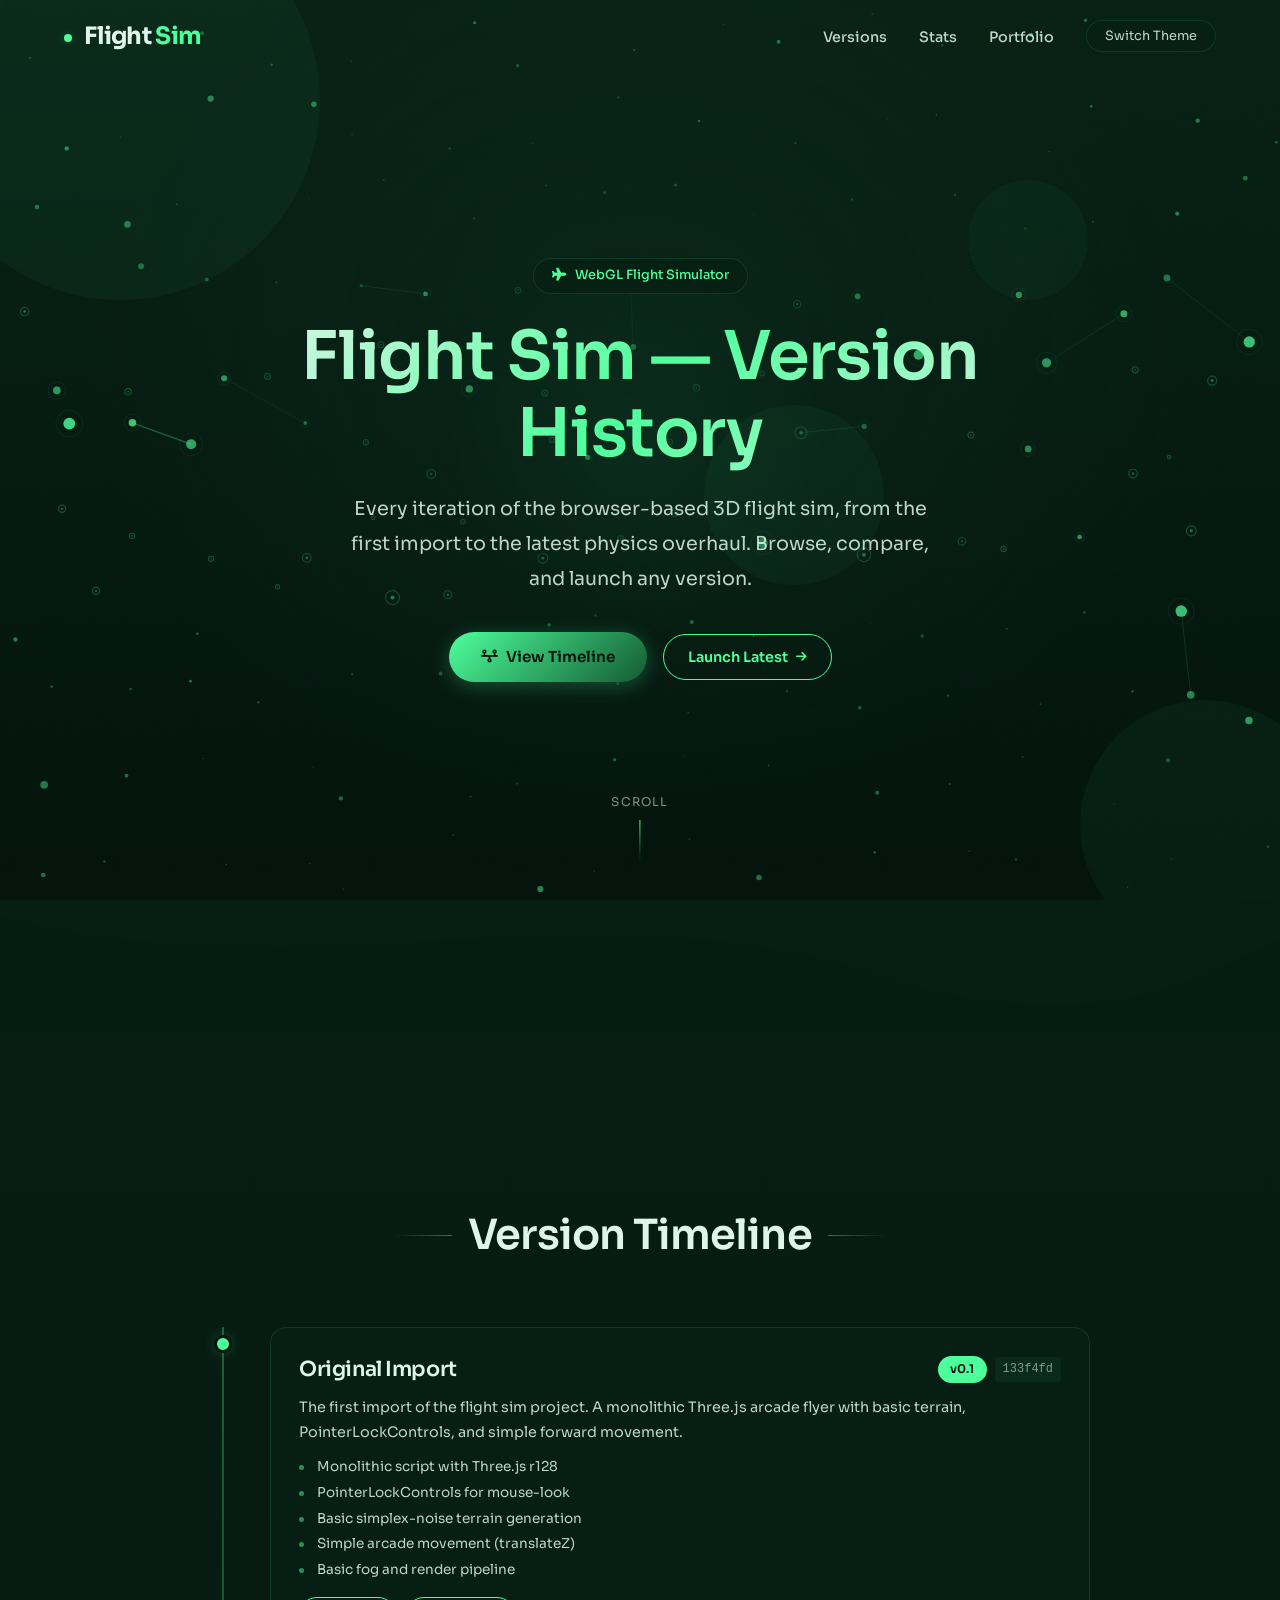
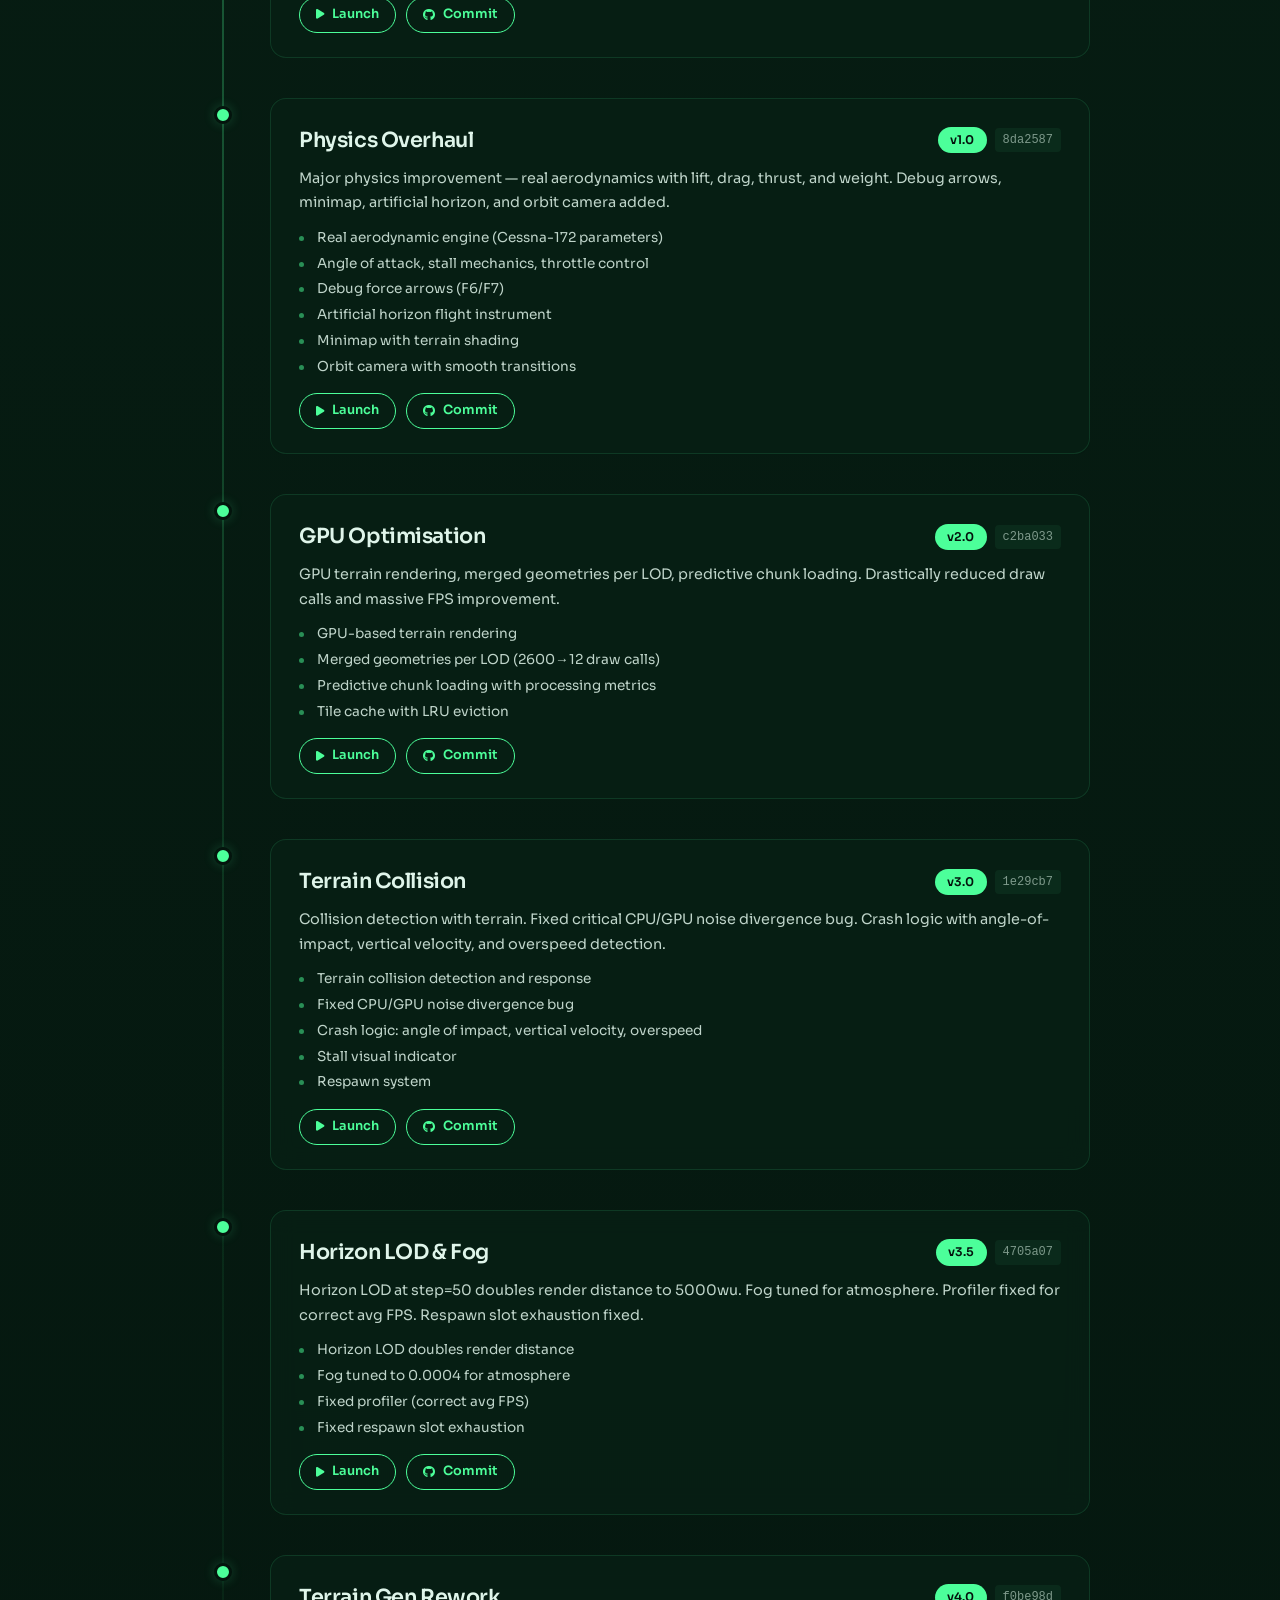
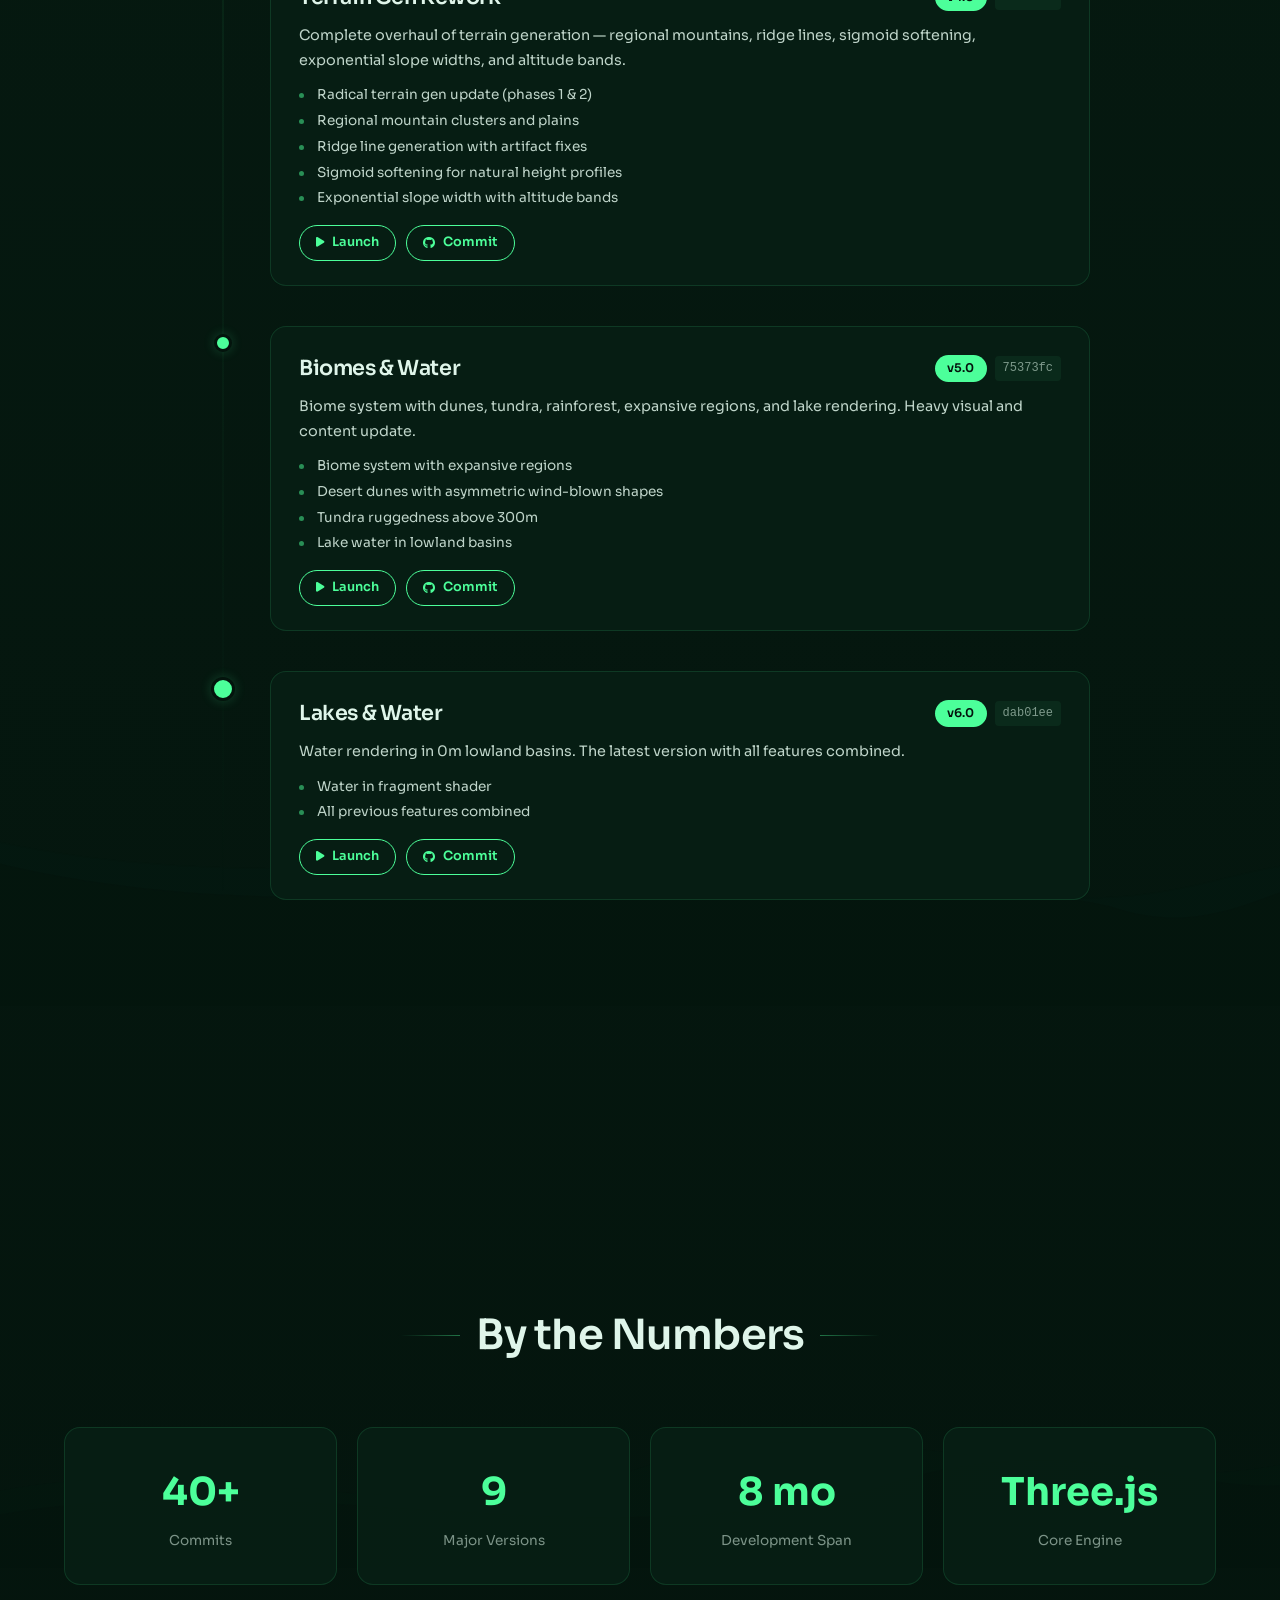
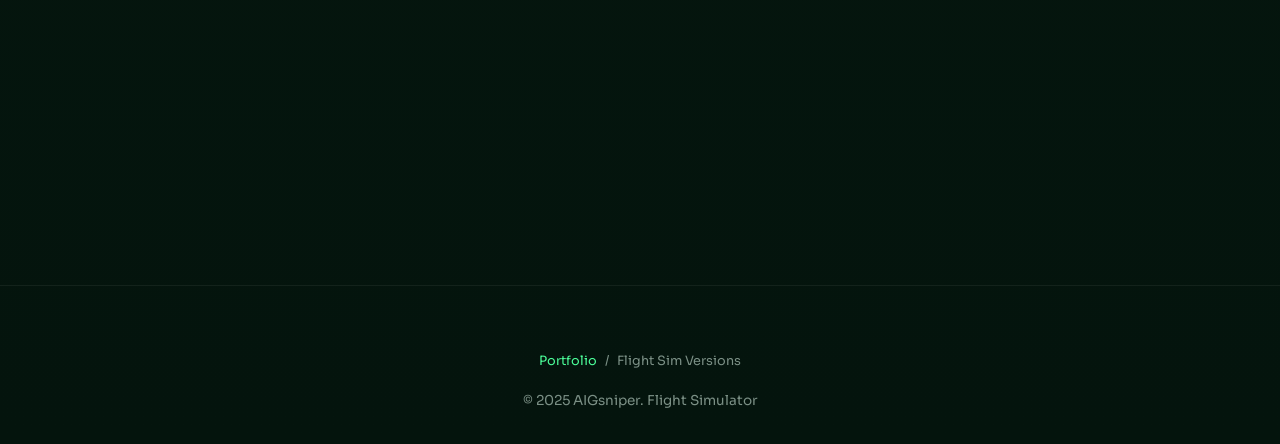
==== index.html @ 714e1220 "homepage" ====
<!DOCTYPE html>
<html lang="en">
<head>
    <meta charset="UTF-8">
    <meta name="viewport" content="width=device-width, initial-scale=1.0">
    <title>Flight Sim — Versions</title>
    <link rel="preconnect" href="https://fonts.googleapis.com">
    <link rel="preconnect" href="https://fonts.gstatic.com" crossorigin>
    <link href="https://fonts.googleapis.com/css2?family=Sora:wght@400;500;600;700;800&display=swap" rel="stylesheet">
    <link rel="stylesheet" href="https://cdnjs.cloudflare.com/ajax/libs/font-awesome/6.4.0/css/all.min.css">
<style>
*, *::before, *::after {
    margin: 0;
    padding: 0;
    box-sizing: border-box;
}

:root {
    --forest-floor: #04140d;
    --forest-understory: #071f14;
    --forest-canopy: #0b2e1f;
    --forest-light: #145a32;
    --emerald: #4cff9a;
    --emerald-soft: rgba(76, 255, 154, 0.35);
    --emerald-glow: rgba(76, 255, 154, 0.2);
    --text-primary: #dff5ea;
    --text-soft: rgba(223, 245, 234, 0.85);
    --text-muted: rgba(223, 245, 234, 0.55);
    --glass-bg: rgba(7, 31, 20, 0.55);
    --glass-bg-strong: rgba(4, 20, 13, 0.7);
    --glass-border: rgba(76, 255, 154, 0.12);
    --glass-border-hover: rgba(76, 255, 154, 0.3);
    --line-subtle: rgba(255, 255, 255, 0.06);
    --line-visible: rgba(255, 255, 255, 0.12);
    --shadow-sm: rgba(0, 0, 0, 0.2);
    --shadow-md: rgba(0, 0, 0, 0.35);
    --shadow-lg: rgba(0, 0, 0, 0.5);
    --emerald-rgb: 76, 255, 154;
    --card-bg: rgba(7,31,20,0.92);
    --card-bg-soft: rgba(7,31,20,0.88);
    --panel-bg: rgba(4,20,13,0.85);
    --input-bg: rgba(7,31,20,0.4);
}

:root[data-theme="alpine"] {
    --forest-floor: #041718;
    --forest-understory: #072526;
    --forest-canopy: #0b3536;
    --forest-light: #1a6b6a;
    --emerald: #5dffe1;
    --emerald-soft: rgba(93, 255, 225, 0.35);
    --emerald-glow: rgba(93, 255, 225, 0.2);
    --emerald-rgb: 93, 255, 225;
    --text-primary: #e6fbf8;
    --text-soft: rgba(230, 251, 248, 0.85);
    --text-muted: rgba(230, 251, 248, 0.55);
    --glass-bg: rgba(7, 37, 38, 0.55);
    --glass-bg-strong: rgba(4, 23, 24, 0.7);
    --glass-border: rgba(93, 255, 225, 0.12);
    --glass-border-hover: rgba(93, 255, 225, 0.3);
    --card-bg: rgba(7,37,38,0.92);
    --card-bg-soft: rgba(7,37,38,0.88);
    --panel-bg: rgba(4,23,24,0.85);
    --input-bg: rgba(7,37,38,0.4);
}

:root[data-theme="purple"] {
    --forest-floor: #11001c;
    --forest-understory: #290025;
    --forest-canopy: #35012c;
    --forest-light: #4f0147;
    --emerald: #ff5f9a;
    --emerald-soft: rgba(255, 95, 154, 0.35);
    --emerald-glow: rgba(255, 95, 154, 0.2);
    --emerald-rgb: 255, 95, 154;
    --text-primary: #e1d0ea;
    --text-soft: rgba(225, 208, 234, 0.85);
    --text-muted: rgba(225, 208, 234, 0.55);
    --glass-bg: rgba(41, 0, 37, 0.55);
    --glass-bg-strong: rgba(17, 0, 28, 0.7);
    --glass-border: rgba(255, 95, 154, 0.12);
    --glass-border-hover: rgba(255, 95, 154, 0.3);
    --card-bg: rgba(41,0,37,0.92);
    --card-bg-soft: rgba(41,0,37,0.88);
    --panel-bg: rgba(17,0,28,0.85);
    --input-bg: rgba(41,0,37,0.4);
}

html {
    scroll-behavior: smooth;
    overflow-x: hidden;
}

body {
    font-family: 'Sora', sans-serif;
    font-weight: 400;
    background: linear-gradient(180deg, var(--forest-understory) 0%, var(--forest-floor) 100%);
    color: var(--text-primary);
    line-height: 1.7;
    min-height: 100vh;
    overflow-x: hidden;
    scrollbar-width: none;
    -ms-overflow-style: none;
}

body::-webkit-scrollbar {
    display: none;
    width: 0;
    height: 0;
}

body::after {
    content: '';
    position: fixed;
    inset: 0;
    pointer-events: none;
    z-index: 9999;
    opacity: 0.035;
    mix-blend-mode: overlay;
    background-image: url("data:image/svg+xml,%3Csvg viewBox='0 0 256 256' xmlns='http://www.w3.org/2000/svg'%3E%3Cfilter id='n'%3E%3CfeTurbulence type='fractalNoise' baseFrequency='0.9' numOctaves='4' stitchTiles='stitch'/%3E%3C/filter%3E%3Crect width='100%25' height='100%25' filter='url(%23n)'/%3E%3C/svg%3E");
    background-repeat: repeat;
    background-size: 256px 256px;
}

#starfield {
    position: fixed;
    inset: 0;
    width: 100%;
    height: 100%;
    pointer-events: none;
    z-index: 0;
    background: var(--forest-floor);
}

#scrollProgress {
    position: fixed;
    top: 0;
    left: 0;
    height: 3px;
    background: linear-gradient(90deg, var(--emerald), var(--forest-light));
    z-index: 1001;
    width: 0%;
    transition: width 0.05s linear;
    box-shadow: 0 0 10px var(--emerald-glow);
}

#scrollProgress::after {
    content: '';
    position: absolute;
    right: 0;
    top: 50%;
    transform: translateY(-50%);
    width: 6px;
    height: 6px;
    background: var(--emerald);
    border-radius: 50%;
    box-shadow: 0 0 12px var(--emerald-glow);
}

h1, h2, h3 {
    font-family: 'Sora', sans-serif;
    font-weight: 600;
    letter-spacing: -0.02em;
}

.container {
    max-width: 1200px;
    margin: 0 auto;
    padding: 0 24px;
    position: relative;
    z-index: 1;
}

.section-title {
    font-size: 2.6rem;
    text-align: center;
    margin-bottom: 56px;
    position: relative;
    display: flex;
    align-items: center;
    justify-content: center;
    gap: 16px;
}

.section-title::before,
.section-title::after {
    content: '';
    height: 1px;
    width: 60px;
    background: linear-gradient(90deg, transparent, var(--emerald));
    opacity: 0.4;
}

.section-title::after {
    background: linear-gradient(90deg, var(--emerald), transparent);
}

.section-divider {
    position: relative;
    width: 100%;
    overflow: hidden;
    line-height: 0;
    will-change: transform;
    opacity: 0.35;
}

.section-divider svg {
    display: block;
    width: 110%;
    height: 120px;
    margin-left: -5%;
}

.section-divider svg + svg {
    position: absolute;
    bottom: 0;
    left: 0;
    width: 110%;
    height: 100%;
    margin-left: -5%;
    opacity: 0.35;
}

@media (min-width: 768px) {
    .section-divider svg { height: 160px; }
}

@media (min-width: 1200px) {
    .section-divider svg { height: 200px; }
}

.parallax-slow {
    will-change: transform;
    transition: transform 0.1s ease-out;
}

.parallax-medium {
    will-change: transform;
    transition: transform 0.15s ease-out;
}

.reveal {
    opacity: 0;
    transform: translateY(40px);
    transition: opacity 0.7s cubic-bezier(0.25, 0.46, 0.45, 0.94),
                transform 0.7s cubic-bezier(0.25, 0.46, 0.45, 0.94);
}

.reveal.revealed {
    opacity: 1;
    transform: translateY(0);
}

.reveal-left {
    opacity: 0;
    transform: translateX(-40px);
    transition: opacity 0.7s cubic-bezier(0.25, 0.46, 0.45, 0.94),
                transform 0.7s cubic-bezier(0.25, 0.46, 0.45, 0.94);
}

.reveal-left.revealed {
    opacity: 1;
    transform: translateX(0);
}

.reveal-right {
    opacity: 0;
    transform: translateX(40px);
    transition: opacity 0.7s cubic-bezier(0.25, 0.46, 0.45, 0.94),
                transform 0.7s cubic-bezier(0.25, 0.46, 0.45, 0.94);
}

.reveal-right.revealed {
    opacity: 1;
    transform: translateX(0);
}

.glass {
    background: var(--glass-bg);
    backdrop-filter: blur(16px);
    -webkit-backdrop-filter: blur(16px);
    border: 1px solid var(--glass-border);
    border-radius: 16px;
}

.btn-primary {
    display: inline-flex;
    align-items: center;
    gap: 8px;
    padding: 12px 32px;
    background: linear-gradient(135deg, var(--emerald), var(--forest-light));
    color: var(--forest-floor);
    font-family: 'Sora', sans-serif;
    font-weight: 600;
    font-size: 0.95rem;
    text-decoration: none;
    border-radius: 100px;
    border: none;
    cursor: pointer;
    transition: all 0.3s cubic-bezier(0.25, 0.46, 0.45, 0.94);
    box-shadow: 0 4px 20px rgba(var(--emerald-rgb), 0.25);
}

.btn-primary:hover {
    transform: translateY(-2px);
    box-shadow: 0 8px 30px rgba(var(--emerald-rgb), 0.35);
}

.btn-ghost {
    display: inline-flex;
    align-items: center;
    gap: 8px;
    padding: 10px 24px;
    background: transparent;
    color: var(--emerald);
    font-family: 'Sora', sans-serif;
    font-weight: 600;
    font-size: 0.9rem;
    text-decoration: none;
    border-radius: 100px;
    border: 1.5px solid var(--emerald);
    cursor: pointer;
    transition: all 0.3s cubic-bezier(0.25, 0.46, 0.45, 0.94);
}

.btn-ghost:hover {
    background: var(--emerald);
    color: var(--forest-floor);
    box-shadow: 0 0 20px var(--emerald-glow);
}

header {
    position: fixed;
    top: 0;
    left: 0;
    width: 100%;
    z-index: 1000;
    padding: 16px 0;
    transition: background 0.4s, backdrop-filter 0.4s, border-color 0.4s;
    background: transparent;
    border-bottom: 1px solid transparent;
}

header.scrolled {
    background: rgba(4, 20, 13, 0.85);
    backdrop-filter: blur(20px);
    -webkit-backdrop-filter: blur(20px);
    border-bottom-color: var(--glass-border);
}

header .container {
    display: flex;
    align-items: center;
    justify-content: space-between;
}

.logo {
    font-family: 'Sora', sans-serif;
    font-size: 1.5rem;
    font-weight: 700;
    color: var(--text-primary);
    text-decoration: none;
    letter-spacing: -0.03em;
}

.logo span {
    color: var(--emerald);
}

.logo-mark {
    display: inline-block;
    width: 8px;
    height: 8px;
    background: var(--emerald);
    border-radius: 50%;
    margin-right: 8px;
    box-shadow: 0 0 10px var(--emerald-glow);
    vertical-align: middle;
    animation: pulse-dot 2s ease-in-out infinite;
}

@keyframes pulse-dot {
    0%, 100% { box-shadow: 0 0 6px var(--emerald-glow); }
    50% { box-shadow: 0 0 16px var(--emerald-soft); }
}

.nav-links {
    display: flex;
    align-items: center;
    list-style: none;
    gap: 32px;
}

.nav-links a {
    color: var(--text-soft);
    text-decoration: none;
    font-size: 0.9rem;
    font-weight: 500;
    transition: color 0.3s;
    position: relative;
}

.nav-links a::after {
    content: '';
    position: absolute;
    bottom: -4px;
    left: 0;
    width: 0;
    height: 1.5px;
    background: var(--emerald);
    transition: width 0.3s cubic-bezier(0.25, 0.46, 0.45, 0.94);
}

.nav-links a:hover {
    color: var(--emerald);
}

.nav-links a:hover::after {
    width: 100%;
}

.theme-toggle {
    background: var(--glass-bg);
    border: 1px solid var(--glass-border);
    color: var(--text-soft);
    padding: 7px 18px;
    border-radius: 100px;
    cursor: pointer;
    font-family: 'Sora', sans-serif;
    font-size: 0.8rem;
    backdrop-filter: blur(8px);
    transition: all 0.3s;
}

.theme-toggle:hover {
    border-color: var(--emerald);
    box-shadow: 0 0 14px var(--emerald-glow);
    color: var(--emerald);
}

/* ── Hero ── */
.hero {
    min-height: 100vh;
    display: flex;
    align-items: center;
    justify-content: center;
    text-align: center;
    position: relative;
    overflow: hidden;
    background: linear-gradient(180deg, rgba(var(--emerald-rgb),0.06) 0%, transparent 100%);
    padding: 120px 0 80px;
}

.hero::before {
    content: '';
    position: absolute;
    inset: 0;
    background: radial-gradient(ellipse at 50% 40%, var(--forest-canopy) 0%, transparent 60%);
    opacity: 0.5;
}

.floating-shapes {
    position: absolute;
    inset: 0;
    overflow: hidden;
    pointer-events: none;
}

.floating-shapes .shape {
    position: absolute;
    border-radius: 50%;
    background: var(--emerald);
    opacity: 0.04;
}

.floating-shapes .shape-1 {
    width: 400px;
    height: 400px;
    top: -100px;
    left: -80px;
    animation: float-shape 25s ease-in-out infinite;
}

.floating-shapes .shape-2 {
    width: 250px;
    height: 250px;
    bottom: -50px;
    right: -50px;
    animation: float-shape 20s ease-in-out infinite reverse;
}

.floating-shapes .shape-3 {
    width: 180px;
    height: 180px;
    top: 45%;
    left: 55%;
    animation: float-shape 22s ease-in-out infinite 2s;
}

.floating-shapes .shape-4 {
    width: 120px;
    height: 120px;
    top: 20%;
    right: 15%;
    animation: float-shape 18s ease-in-out infinite 4s;
    opacity: 0.03;
}

@keyframes float-shape {
    0%, 100% { transform: translate(0, 0) scale(1); }
    25% { transform: translate(40px, -30px) scale(1.08); }
    50% { transform: translate(-20px, 20px) scale(0.95); }
    75% { transform: translate(30px, 30px) scale(1.05); }
}

.hero-content {
    position: relative;
    z-index: 2;
    max-width: 800px;
}

.hero-badge {
    display: inline-block;
    padding: 6px 18px;
    background: var(--card-bg-soft);
    border: 1px solid var(--glass-border);
    border-radius: 100px;
    font-size: 0.8rem;
    color: var(--emerald);
    margin-bottom: 24px;
    backdrop-filter: blur(8px);
    font-family: 'Sora', sans-serif;
    font-weight: 500;
}

.hero h1 {
    font-size: clamp(2.6rem, 6vw, 4.2rem);
    margin-bottom: 20px;
    background: linear-gradient(135deg, var(--text-primary) 0%, var(--emerald) 50%, var(--text-primary) 100%);
    -webkit-background-clip: text;
    -webkit-text-fill-color: transparent;
    background-clip: text;
    line-height: 1.15;
}

.hero p {
    font-size: 1.2rem;
    color: var(--text-soft);
    max-width: 600px;
    margin: 0 auto 36px;
    line-height: 1.8;
}

.hero-actions {
    display: flex;
    align-items: center;
    justify-content: center;
    gap: 16px;
    flex-wrap: wrap;
}

.scroll-indicator {
    position: absolute;
    bottom: 40px;
    left: 50%;
    transform: translateX(-50%);
    display: flex;
    flex-direction: column;
    align-items: center;
    gap: 8px;
    color: var(--text-muted);
    font-size: 0.75rem;
    letter-spacing: 0.1em;
    text-transform: uppercase;
    animation: bob-down 2s ease-in-out infinite;
}

.scroll-indicator .line {
    width: 1px;
    height: 40px;
    background: linear-gradient(to bottom, var(--emerald), transparent);
}

@keyframes bob-down {
    0%, 100% { transform: translateX(-50%) translateY(0); }
    50% { transform: translateX(-50%) translateY(8px); }
}

/* ── Version Timeline ── */
.version-timeline {
    padding: 100px 0;
    position: relative;
}

.timeline {
    position: relative;
    max-width: 900px;
    margin: 0 auto;
}

.timeline::before {
    content: '';
    position: absolute;
    left: 32px;
    top: 0;
    bottom: 0;
    width: 2px;
    background: linear-gradient(to bottom, var(--emerald), var(--forest-light), transparent);
    opacity: 0.3;
}

.timeline-item {
    position: relative;
    padding-left: 80px;
    margin-bottom: 40px;
}

.timeline-item:last-child {
    margin-bottom: 0;
}

.timeline-dot {
    position: absolute;
    left: 24px;
    top: 8px;
    width: 18px;
    height: 18px;
    border-radius: 50%;
    background: var(--emerald);
    border: 3px solid var(--forest-floor);
    box-shadow: 0 0 12px var(--emerald-glow);
    z-index: 2;
}

.timeline-dot.latest {
    width: 24px;
    height: 24px;
    left: 21px;
    top: 6px;
    animation: pulse-dot 2s ease-in-out infinite;
}

.timeline-card {
    background: var(--card-bg);
    backdrop-filter: blur(12px);
    border: 1px solid var(--glass-border);
    border-radius: 16px;
    padding: 24px 28px;
    transition: all 0.3s;
}

.timeline-card:hover {
    border-color: var(--glass-border-hover);
    box-shadow: 0 8px 32px rgba(0, 0, 0, 0.3);
    transform: translateX(4px);
}

.timeline-header {
    display: flex;
    align-items: center;
    justify-content: space-between;
    margin-bottom: 8px;
    flex-wrap: wrap;
    gap: 8px;
}

.timeline-header h3 {
    font-size: 1.3rem;
    color: var(--text-primary);
}

.timeline-version {
    display: inline-block;
    padding: 3px 12px;
    background: var(--emerald);
    color: var(--forest-floor);
    font-family: 'Sora', sans-serif;
    font-weight: 600;
    font-size: 0.75rem;
    border-radius: 100px;
    letter-spacing: 0.02em;
}

.timeline-commit {
    font-family: monospace;
    font-size: 0.75rem;
    color: var(--text-muted);
    background: rgba(var(--emerald-rgb), 0.06);
    padding: 2px 8px;
    border-radius: 4px;
}

.timeline-description {
    color: var(--text-soft);
    font-size: 0.9rem;
    margin-bottom: 12px;
    line-height: 1.7;
}

.timeline-features {
    list-style: none;
    margin-bottom: 16px;
}

.timeline-features li {
    position: relative;
    padding-left: 18px;
    margin-bottom: 4px;
    color: var(--text-soft);
    font-size: 0.85rem;
    line-height: 1.6;
}

.timeline-features li::before {
    content: '';
    position: absolute;
    left: 0;
    top: 9px;
    width: 5px;
    height: 5px;
    border-radius: 50%;
    background: var(--emerald);
    opacity: 0.5;
}

.timeline-actions {
    display: flex;
    gap: 10px;
    flex-wrap: wrap;
}

.timeline-actions .btn-ghost {
    font-size: 0.8rem;
    padding: 6px 16px;
}

/* ── Stats section ── */
.stats-section {
    padding: 100px 0;
    position: relative;
}

.stats-grid {
    display: grid;
    grid-template-columns: repeat(auto-fit, minmax(200px, 1fr));
    gap: 20px;
}

.stat-card {
    text-align: center;
    padding: 32px 20px;
    background: var(--card-bg);
    border: 1px solid var(--glass-border);
    border-radius: 16px;
    transition: border-color 0.3s;
}

.stat-card:hover {
    border-color: var(--glass-border-hover);
}

.stat-number {
    font-size: 2.4rem;
    font-weight: 700;
    color: var(--emerald);
    margin-bottom: 4px;
}

.stat-label {
    font-size: 0.85rem;
    color: var(--text-muted);
}

/* ── Footer ── */
footer {
    padding: 60px 0 32px;
    border-top: 1px solid var(--line-subtle);
    text-align: center;
}

.footer-content {
    max-width: 500px;
    margin: 0 auto;
}

.copyright {
    color: var(--text-muted);
    font-size: 0.85rem;
}

.breadcrumb {
    display: inline-flex;
    align-items: center;
    gap: 8px;
    color: var(--text-muted);
    font-size: 0.8rem;
    margin-bottom: 16px;
}

.breadcrumb a {
    color: var(--emerald);
    text-decoration: none;
}

.breadcrumb a:hover {
    text-decoration: underline;
}

@media (max-width: 768px) {
    .timeline::before {
        left: 20px;
    }
    .timeline-item {
        padding-left: 56px;
    }
    .timeline-dot {
        left: 12px;
    }
    .timeline-dot.latest {
        left: 9px;
    }
    .nav-links {
        display: none;
    }
    .section-title {
        font-size: 2rem;
    }
    .stats-grid {
        grid-template-columns: 1fr 1fr;
    }
}
</style>
</head>
<body>

<div id="scrollProgress"></div>
<canvas id="starfield"></canvas>

<!-- Header -->
<header id="header">
    <div class="container">
        <a href="#" class="logo">
            <span class="logo-mark"></span>
            Flight <span>Sim</span>
        </a>
        <ul class="nav-links">
            <li><a href="#versions">Versions</a></li>
            <li><a href="#stats">Stats</a></li>
            <li><a href="./index.html">Portfolio</a></li>
            <li><button id="themeToggle" class="theme-toggle">Switch Theme</button></li>
        </ul>
    </div>
</header>

<!-- Hero -->
<section class="hero" id="hero">
    <div class="floating-shapes">
        <div class="shape shape-1"></div>
        <div class="shape shape-2"></div>
        <div class="shape shape-3"></div>
        <div class="shape shape-4"></div>
    </div>
    <div class="hero-content">
        <div class="hero-badge"><i class="fa-solid fa-plane" style="margin-right:6px"></i> WebGL Flight Simulator</div>
        <h1>Flight Sim — Version History</h1>
        <p>Every iteration of the browser-based 3D flight sim, from the first import to the latest physics overhaul. Browse, compare, and launch any version.</p>
        <div class="hero-actions">
            <a href="#versions" class="btn-primary">
                <i class="fa-solid fa-timeline" style="font-size:0.85rem"></i>
                View Timeline
            </a>
            <a href="flight-sim/index.html" class="btn-ghost">
                Launch Latest
                <i class="fa-solid fa-arrow-right" style="font-size:0.75rem"></i>
            </a>
        </div>
    </div>
    <div class="scroll-indicator">
        <span>Scroll</span>
        <div class="line"></div>
    </div>
</section>

<!-- Section Divider -->
<div class="section-divider parallax-medium" data-speed="-0.08">
    <svg viewBox="0 0 1440 200" preserveAspectRatio="none">
        <path d="M0,40 C240,160 480,0 720,120 C960,240 1200,20 1440,80 L1440,200 L0,200 Z" fill="var(--forest-canopy)" opacity="0.3"/>
        <path d="M0,60 C320,180 640,40 960,140 C1280,240 1360,60 1440,100 L1440,200 L0,200 Z" fill="var(--forest-understory)"/>
    </svg>
</div>

<!-- Version Timeline -->
<section class="version-timeline" id="versions">
    <div class="container">
        <h2 class="section-title reveal">Version Timeline</h2>
        <div class="timeline" id="timeline">
            <!-- Injected by JS -->
        </div>
    </div>
</section>

<!-- Section Divider -->
<div class="section-divider parallax-slow" data-speed="-0.05">
    <svg viewBox="0 0 1440 200" preserveAspectRatio="none">
        <path d="M0,20 C360,120 720,0 1080,80 C1260,120 1350,40 1440,60 L1440,200 L0,200 Z" fill="rgba(11,46,31,0.2)"/>
        <path d="M0,40 C400,160 800,20 1200,100 C1320,140 1380,60 1440,80 L1440,200 L0,200 Z" fill="var(--forest-floor)"/>
    </svg>
</div>

<!-- Stats -->
<section class="stats-section" id="stats">
    <div class="container">
        <h2 class="section-title reveal">By the Numbers</h2>
        <div class="stats-grid" id="statsGrid">
            <!-- Injected by JS -->
        </div>
    </div>
</section>

<!-- Section Divider -->
<div class="section-divider parallax-medium" data-speed="-0.07">
    <svg viewBox="0 0 1440 200" preserveAspectRatio="none">
        <path d="M0,140 C240,60 480,180 720,100 C960,20 1200,160 1440,80 L1440,200 L0,200 Z" fill="rgba(11,46,31,0.25)"/>
        <path d="M0,160 C320,80 640,200 960,120 C1200,40 1320,160 1440,100 L1440,200 L0,200 Z" fill="var(--forest-floor)"/>
    </svg>
</div>

<!-- Footer -->
<footer>
    <div class="container">
        <div class="footer-content">
            <div class="breadcrumb">
                <a href="./index.html">Portfolio</a>
                <span>/</span>
                <span>Flight Sim Versions</span>
            </div>
            <p class="copyright">&copy; 2025 AIGsniper. Flight Simulator</p>
        </div>
    </div>
</footer>

<script>
/* ============================================================
   VERSION DATA — Edit this array to add/update versions
   ============================================================ */
const ROOT_PATH = './';

const versions = [
    {
        name: "Original Import",
        version: "v0.1",
        hash: "133f4fd",
        date: "Initial",
        description: "The first import of the flight sim project. A monolithic Three.js arcade flyer with basic terrain, PointerLockControls, and simple forward movement.",
        features: [
            "Monolithic script with Three.js r128",
            "PointerLockControls for mouse-look",
            "Basic simplex-noise terrain generation",
            "Simple arcade movement (translateZ)",
            "Basic fog and render pipeline"
        ],
        url: ROOT_PATH + "flight-sim-v0.1/index.html",
        latest: false
    },
    {
        name: "Physics Overhaul",
        version: "v1.0",
        hash: "8da2587",
        date: "",
        description: "Major physics improvement — real aerodynamics with lift, drag, thrust, and weight. Debug arrows, minimap, artificial horizon, and orbit camera added.",
        features: [
            "Real aerodynamic engine (Cessna-172 parameters)",
            "Angle of attack, stall mechanics, throttle control",
            "Debug force arrows (F6/F7)",
            "Artificial horizon flight instrument",
            "Minimap with terrain shading",
            "Orbit camera with smooth transitions"
        ],
        url: ROOT_PATH + "flight-sim-v1.0/index.html",
        latest: false
    },
    {
        name: "GPU Optimisation",
        version: "v2.0",
        hash: "c2ba033",
        date: "",
        description: "GPU terrain rendering, merged geometries per LOD, predictive chunk loading. Drastically reduced draw calls and massive FPS improvement.",
        features: [
            "GPU-based terrain rendering",
            "Merged geometries per LOD (2600→12 draw calls)",
            "Predictive chunk loading with processing metrics",
            "Tile cache with LRU eviction"
        ],
        url: ROOT_PATH + "flight-sim-v2.0/index.html",
        latest: false
    },
    {
        name: "Terrain Collision",
        version: "v3.0",
        hash: "1e29cb7",
        date: "",
        description: "Collision detection with terrain. Fixed critical CPU/GPU noise divergence bug. Crash logic with angle-of-impact, vertical velocity, and overspeed detection.",
        features: [
            "Terrain collision detection and response",
            "Fixed CPU/GPU noise divergence bug",
            "Crash logic: angle of impact, vertical velocity, overspeed",
            "Stall visual indicator",
            "Respawn system"
        ],
        url: ROOT_PATH + "flight-sim-v3.0/index.html",
        latest: false
    },
    {
        name: "Horizon LOD & Fog",
        version: "v3.5",
        hash: "4705a07",
        date: "",
        description: "Horizon LOD at step=50 doubles render distance to 5000wu. Fog tuned for atmosphere. Profiler fixed for correct avg FPS. Respawn slot exhaustion fixed.",
        features: [
            "Horizon LOD doubles render distance",
            "Fog tuned to 0.0004 for atmosphere",
            "Fixed profiler (correct avg FPS)",
            "Fixed respawn slot exhaustion"
        ],
        url: ROOT_PATH + "flight-sim-v3.5/index.html",
        latest: false
    },
    {
        name: "Terrain Gen Rework",
        version: "v4.0",
        hash: "f0be98d",
        date: "",
        description: "Complete overhaul of terrain generation — regional mountains, ridge lines, sigmoid softening, exponential slope widths, and altitude bands.",
        features: [
            "Radical terrain gen update (phases 1 & 2)",
            "Regional mountain clusters and plains",
            "Ridge line generation with artifact fixes",
            "Sigmoid softening for natural height profiles",
            "Exponential slope width with altitude bands"
        ],
        url: ROOT_PATH + "flight-sim-v4.0/index.html",
        latest: false
    },
    {
        name: "Biomes & Water",
        version: "v5.0",
        hash: "75373fc",
        date: "",
        description: "Biome system with dunes, tundra, rainforest, expansive regions, and lake rendering. Heavy visual and content update.",
        features: [
            "Biome system with expansive regions",
            "Desert dunes with asymmetric wind-blown shapes",
            "Tundra ruggedness above 300m",
            "Lake water in lowland basins"
        ],
        url: ROOT_PATH + "flight-sim-v5.0/index.html",
        latest: false
    },
    {
        name: "Lakes & Water",
        version: "v6.0",
        hash: "dab01ee",
        date: "Latest",
        description: "Water rendering in 0m lowland basins. The latest version with all features combined.",
        features: [
            "Water in fragment shader",
            "All previous features combined"
        ],
        url: ROOT_PATH + "flight-sim-v6.0/index.html",
        latest: true
    }
];

const stats = [
    { number: "40+", label: "Commits" },
    { number: "9", label: "Major Versions" },
    { number: "8 mo", label: "Development Span" },
    { number: "Three.js", label: "Core Engine" }
];

/* ============================================================
   RENDER FUNCTIONS
   ============================================================ */
function renderTimeline() {
    const container = document.getElementById('timeline');
    container.innerHTML = versions.map((v, i) => `
        <div class="timeline-item reveal" style="transition-delay:${i * 0.08}s">
            <div class="timeline-dot ${v.latest ? 'latest' : ''}"></div>
            <div class="timeline-card">
                <div class="timeline-header">
                    <h3>${v.name}</h3>
                    <div style="display:flex;align-items:center;gap:8px;flex-wrap:wrap">
                        <span class="timeline-version">${v.version}</span>
                        ${v.hash !== "uncommitted" ? `<span class="timeline-commit">${v.hash}</span>` : '<span class="timeline-commit" style="color:var(--emerald)">uncommitted</span>'}
                    </div>
                </div>
                <p class="timeline-description">${v.description}</p>
                <ul class="timeline-features">
                    ${v.features.map(f => `<li>${f}</li>`).join('')}
                </ul>
                <div class="timeline-actions">
                    ${v.url ? `<a href="${v.url}" target="_blank" class="btn-ghost">
                        <i class="fa-solid fa-play" style="font-size:0.7rem"></i>
                        Launch
                    </a>` : '<span class="btn-ghost" style="opacity:0.4;pointer-events:none">Not deployed</span>'}
                    <a href="https://github.com/AIGsniperYt/flight-sim/commit/${v.hash}" target="_blank" class="btn-ghost" style="${v.hash === 'uncommitted' ? 'opacity:0.4;pointer-events:none' : ''}">
                        <i class="fa-brands fa-github" style="font-size:0.75rem"></i>
                        Commit
                    </a>
                </div>
            </div>
        </div>
    `).join('');
}

function renderStats() {
    const container = document.getElementById('statsGrid');
    container.innerHTML = stats.map(s => `
        <div class="stat-card reveal">
            <div class="stat-number">${s.number}</div>
            <div class="stat-label">${s.label}</div>
        </div>
    `).join('');
}

renderTimeline();
renderStats();

/* ============================================================
   HEADER SCROLL EFFECT
   ============================================================ */
const header = document.getElementById('header');
const progressBar = document.getElementById('scrollProgress');

window.addEventListener('scroll', () => {
    const scrollY = window.scrollY;
    const docHeight = document.documentElement.scrollHeight - window.innerHeight;
    const progress = docHeight > 0 ? (scrollY / docHeight) * 100 : 0;
    progressBar.style.width = progress + '%';
    header.classList.toggle('scrolled', scrollY > 60);

    document.querySelectorAll('.parallax-slow, .parallax-medium').forEach(el => {
        const speed = parseFloat(el.dataset.speed) || -0.05;
        const rect = el.getBoundingClientRect();
        const center = rect.top + rect.height / 2;
        const viewCenter = window.innerHeight / 2;
        const offset = (center - viewCenter) * speed;
        el.style.transform = `translateY(${offset}px)`;
    });
});

let themeRgb = '76,255,154';
function refreshThemeRgb() {
    themeRgb = getComputedStyle(document.documentElement).getPropertyValue('--emerald-rgb').trim() || '76,255,154';
}
refreshThemeRgb();

/* ============================================================
   STARFIELD
   ============================================================ */
(function initStarfield() {
    const s = document.getElementById('starfield');
    const sctx = s.getContext('2d');
    if (!sctx) return;

    let stars = [];
    let connections = [];
    let time = 0;
    let lastStreak = Date.now();
    let activeStreak = null;
    let initialized = false;

    const LAYERS = [
        { label:'far',  parallax:[0.0,0.12],  size:[0.8,1.5],    baseA:[0.30,0.45],   weight:0.30, edgeBoost:1.4, twinkle:[0.1,0.6] },
        { label:'mid',  parallax:[0.18,0.38], size:[1.2,2.0],    baseA:[0.45,0.60],   weight:0.30, edgeBoost:1.3, twinkle:[0.3,1.0] },
        { label:'near', parallax:[0.45,0.70], size:[1.8,3.2],    baseA:[0.60,0.80],   weight:0.25, edgeBoost:1.2, twinkle:[0.5,1.3] },
        { label:'fore', parallax:[0.80,1.25], size:[3.0,5.5],    baseA:[0.80,1.00],   weight:0.15, edgeBoost:1.1, twinkle:[0.6,1.5] },
    ];

    function rand(a, b) { return a + Math.random() * (b - a); }

    function getDocHeight() {
        return Math.max(
            document.documentElement.scrollHeight,
            document.body.scrollHeight,
            document.documentElement.offsetHeight,
            document.body.offsetHeight
        );
    }

    function generate() {
        stars = [];
        connections = [];
        const w = window.innerWidth;
        const h = getDocHeight();
        s.width = w;
        s.height = window.innerHeight;
        s.style.width = w + 'px';
        s.style.height = window.innerHeight + 'px';

        const cellW = 82, cellH = 82;
        const cols = Math.ceil(w / cellW);
        const rows = Math.ceil(h / cellH);

        for (let r = 0; r < rows; r++) {
            for (let c = 0; c < cols; c++) {
                let roll = Math.random(), layer;
                for (let l of LAYERS) {
                    roll -= l.weight;
                    if (roll <= 0) { layer = l; break; }
                }
                if (!layer) layer = LAYERS[LAYERS.length - 1];

                const x = (c + 0.5) * cellW + (Math.random() - 0.5) * cellW * 0.7;
                const y = (r + 0.5) * cellH + (Math.random() - 0.5) * cellH * 0.7;
                const isEdge = x < w * 0.08 || x > w * 0.92;

                const baseA = isEdge ? layer.baseA[1] * rand(1, layer.edgeBoost) : rand(...layer.baseA);
                stars.push({
                    x, y,
                    parallax: rand(...layer.parallax),
                    r: isEdge ? layer.size[1] * rand(1, layer.edgeBoost) : rand(...layer.size),
                    baseA,
                    currentA: baseA * 0.55,
                    isLit: false,
                    inBand: false,
                    pulse: 0,
                    twinkleSpeed: rand(...layer.twinkle),
                    twinklePhase: Math.random() * Math.PI * 2,
                });
            }
        }

        for (let i = 0; i < stars.length; i++) {
            for (let j = i + 1; j < stars.length; j++) {
                const a = stars[i], b = stars[j];
                if (Math.abs(a.parallax - b.parallax) > 0.25) continue;
                const aEdge = a.x < w * 0.1 || a.x > w * 0.9;
                const bEdge = b.x < w * 0.1 || b.x > w * 0.9;
                if (aEdge !== bEdge) continue;
                const dy = a.y - b.y;
                if (Math.abs(dy) > 200) continue;
                const dx = a.x - b.x;
                const dist = Math.sqrt(dx * dx + dy * dy);
                const maxD = aEdge ? 140 : 100;
                if (dist < maxD && dist > 8) {
                    connections.push({ a, b, dist, maxDist: maxD });
                }
            }
        }
        initialized = true;
    }

    function tryGenerate() {
        if (initialized) return;
        if (getDocHeight() < 100) { setTimeout(tryGenerate, 200); return; }
        generate();
    }
    if (document.readyState === 'complete') {
        tryGenerate();
    } else {
        window.addEventListener('load', tryGenerate);
        if (document.readyState !== 'loading') tryGenerate();
    }

    function fitCanvas() {
        const w = window.innerWidth;
        const h = window.innerHeight;
        s.width = w;
        s.height = h;
        s.style.width = w + 'px';
        s.style.height = h + 'px';
    }
    fitCanvas();
    window.addEventListener('resize', fitCanvas);

    function draw() {
        time += 0.016;
        const w = s.width, vh = s.height;
        const scrollY = window.scrollY;
        const viewMidY = scrollY + vh / 2;

        sctx.clearRect(0, 0, w, vh);

        const bandH = 200;
        const bandA = 0.04;
        const grad = sctx.createRadialGradient(w / 2, vh / 2, 0, w / 2, vh / 2, bandH);
        grad.addColorStop(0, `rgba(${themeRgb},${bandA * 1.8})`);
        grad.addColorStop(0.35, `rgba(${themeRgb},${bandA})`);
        grad.addColorStop(1, `rgba(${themeRgb},0)`);
        sctx.fillStyle = grad;
        sctx.fillRect(0, vh / 2 - bandH, w, bandH * 2);

        connections.forEach(c => {
            const a = c.a, b = c.b;
            const ay = a.y - scrollY * a.parallax, by = b.y - scrollY * b.parallax;
            if ((ay < -40 && by < -40) || (ay > vh + 40 && by > vh + 40)) return;
            const dx = a.x - b.x;
            const dy = ay - by;
            const screenDist = Math.sqrt(dx * dx + dy * dy);
            if (screenDist > 160) return;
            const fade = Math.max(0, 1 - screenDist / c.maxDist);
            const litCount = (a.isLit ? 1 : 0) + (b.isLit ? 1 : 0);
            const scrollFade = litCount >= 2 ? 1.0 : Math.max(0, 1 - Math.abs((a.y + b.y) / 2 - viewMidY) / (vh * 1.2));
            const litBoost = litCount * 0.35;
            const alpha = fade * scrollFade * (0.1 + litBoost);
            if (alpha > 0.01) {
                sctx.beginPath();
                sctx.moveTo(a.x, ay);
                sctx.lineTo(b.x, by);
                sctx.strokeStyle = `rgba(${themeRgb},${alpha})`;
                sctx.lineWidth = 0.4 + litCount * 0.5;
                sctx.stroke();
            }
        });

        stars.forEach(st => {
            const screenY = st.y - scrollY * st.parallax;
            if (screenY < -50 || screenY > vh + 50) return;

            const distFromView = Math.abs(st.y - viewMidY);
            const bandHalf = vh * 0.18;

            const wasInBand = st.inBand;
            st.inBand = distFromView < bandHalf;
            if (st.inBand && !wasInBand) {
                st.isLit = !st.isLit;
                st.pulse = 1.0;
            }

            const targetA = st.baseA * (st.isLit ? 1.0 : 0.55);
            st.currentA += (targetA - st.currentA) * 0.08;

            const twinkle = Math.sin(time * st.twinkleSpeed + st.twinklePhase) * 0.12 + 0.88;
            const alpha = st.currentA * twinkle;
            const size = st.r * (st.isLit ? 1.0 : 0.65);

            sctx.beginPath();
            sctx.arc(st.x, screenY, size, 0, Math.PI * 2);
            sctx.fillStyle = `rgba(${themeRgb},${Math.min(alpha, 0.95)})`;
            sctx.fill();

            if (st.pulse > 0.01) {
                sctx.beginPath();
                sctx.arc(st.x, screenY, size * (1 + st.pulse * 4), 0, Math.PI * 2);
                sctx.strokeStyle = `rgba(${themeRgb},${st.pulse * 0.4})`;
                sctx.lineWidth = 2 * st.pulse;
                sctx.stroke();
                st.pulse *= 0.9;
            }
        });

        if (!activeStreak && Date.now() - lastStreak > 5000 + Math.random() * 3000) {
            lastStreak = Date.now();
            const src = stars[Math.floor(Math.random() * stars.length)];
            const sScreenY = src.y - scrollY * src.parallax;
            if (sScreenY >= -100 && sScreenY <= vh + 100) {
                const angle = (Math.random() - 0.5) * 0.5;
                const len = 100 + Math.random() * 200;
                activeStreak = {
                    x1: src.x, y1: sScreenY,
                    x2: src.x + Math.cos(angle) * len,
                    y2: sScreenY + Math.sin(angle) * len,
                    life: 1,
                    maxLife: 0.4 + Math.random() * 0.3
                };
            }
        }
        if (activeStreak) {
            activeStreak.life -= 0.0166 / activeStreak.maxLife;
            if (activeStreak.life <= 0) { activeStreak = null; }
            else {
                const l = activeStreak.life;
                sctx.beginPath();
                sctx.moveTo(activeStreak.x1, activeStreak.y1);
                sctx.lineTo(activeStreak.x2, activeStreak.y2);
                sctx.strokeStyle = `rgba(${themeRgb},${l * 0.6})`;
                sctx.lineWidth = 1.8 * l;
                sctx.stroke();
                sctx.beginPath();
                sctx.arc(activeStreak.x2, activeStreak.y2, 3 * l, 0, Math.PI * 2);
                sctx.fillStyle = `rgba(${themeRgb},${l * 0.5})`;
                sctx.fill();
            }
        }

        requestAnimationFrame(draw);
    }
    draw();
})();

/* ============================================================
   THEME TOGGLE
   ============================================================ */
const root = document.documentElement;
const toggle = document.getElementById('themeToggle');
const THEMES = ['', 'alpine', 'purple'];
toggle.addEventListener('click', () => {
    const current = root.getAttribute('data-theme') || '';
    const idx = THEMES.indexOf(current);
    const next = THEMES[(idx + 1) % THEMES.length];
    if (next) root.setAttribute('data-theme', next);
    else root.removeAttribute('data-theme');
    refreshThemeRgb();
});

/* ============================================================
   SMOOTH SCROLL
   ============================================================ */
document.querySelectorAll('a[href^="#"]').forEach(anchor => {
    anchor.addEventListener('click', function (e) {
        e.preventDefault();
        const targetId = this.getAttribute('href');
        if (targetId === '#') return;
        const target = document.querySelector(targetId);
        if (target) {
            window.scrollTo({
                top: target.offsetTop - 80,
                behavior: 'smooth'
            });
        }
    });
});

/* ============================================================
   SCROLL REVEALS
   ============================================================ */
function initReveals() {
    const observer = new IntersectionObserver((entries) => {
        entries.forEach(entry => {
            if (entry.isIntersecting) {
                entry.target.classList.add('revealed');
            }
        });
    }, { threshold: 0.12, rootMargin: '0px 0px -40px 0px' });

    document.querySelectorAll('.reveal, .reveal-left, .reveal-right').forEach(el => {
        observer.observe(el);
    });
}
initReveals();
</script>
</body>
</html>
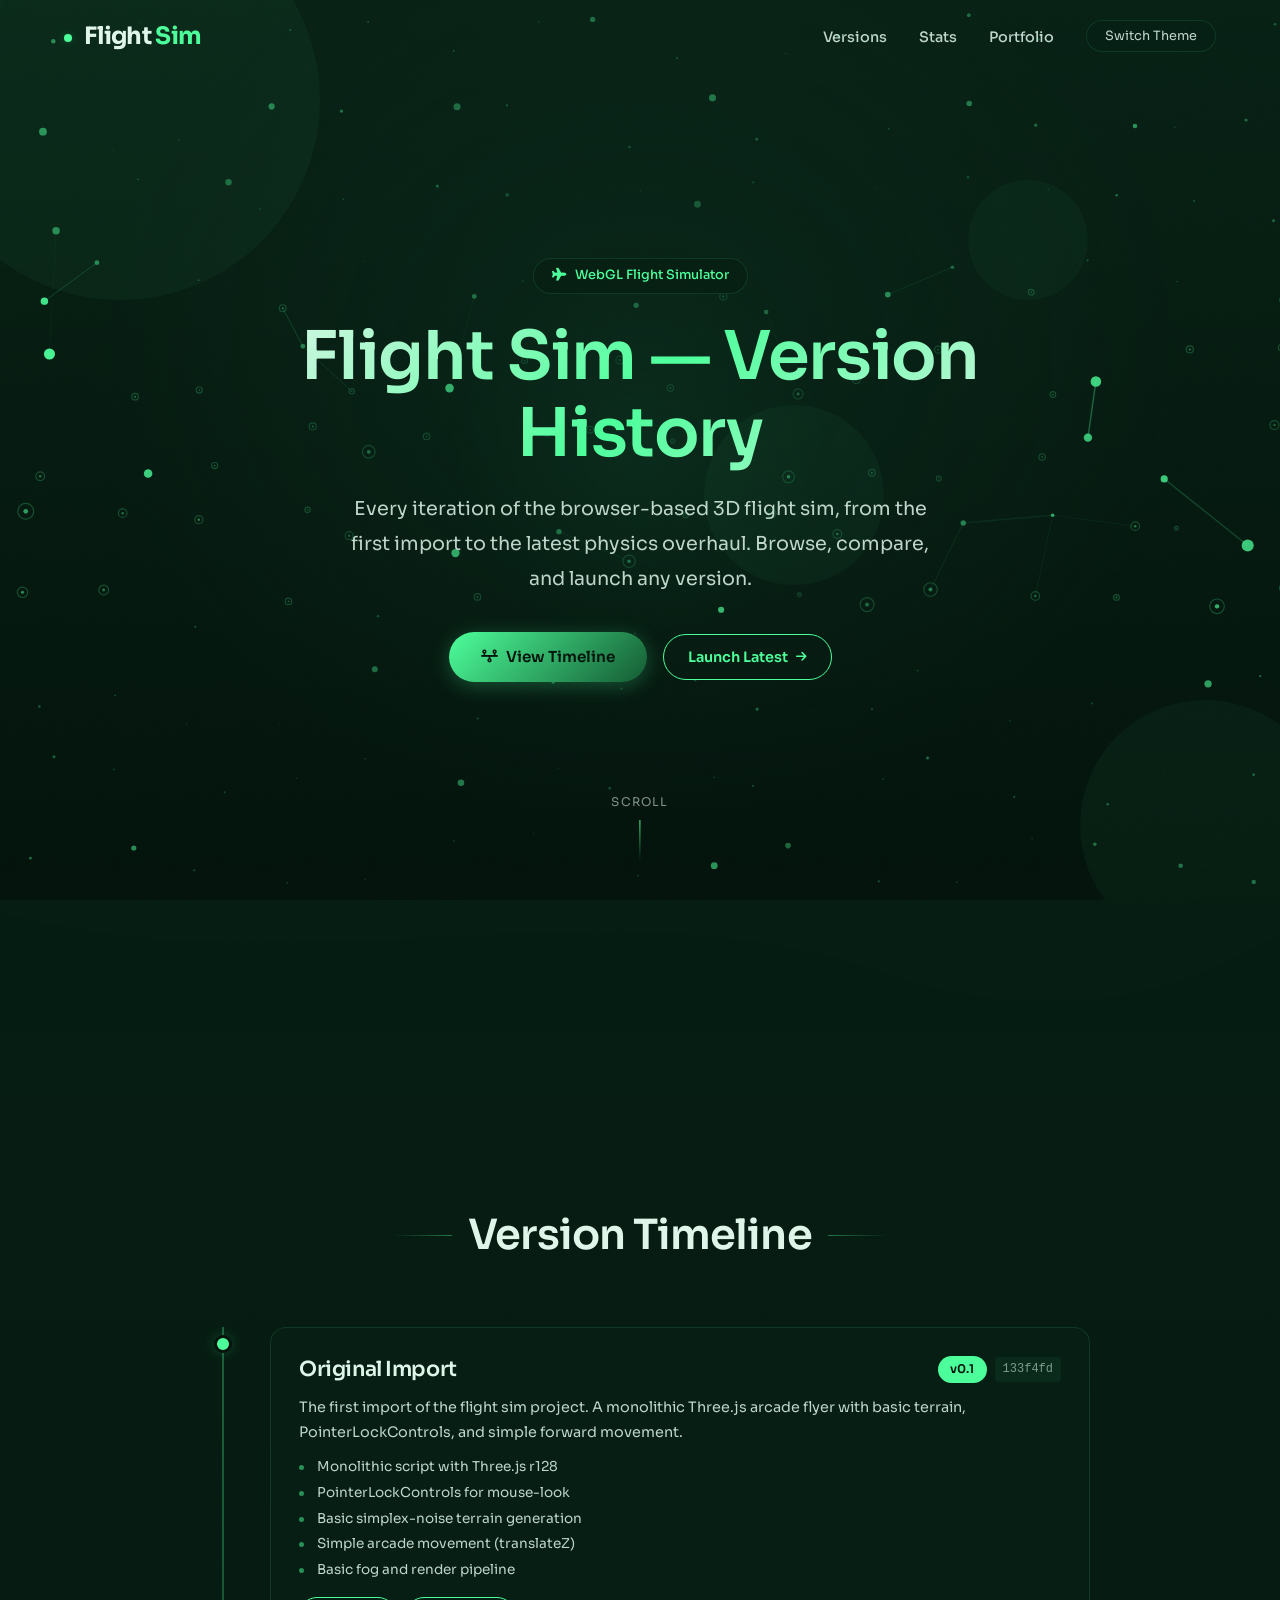
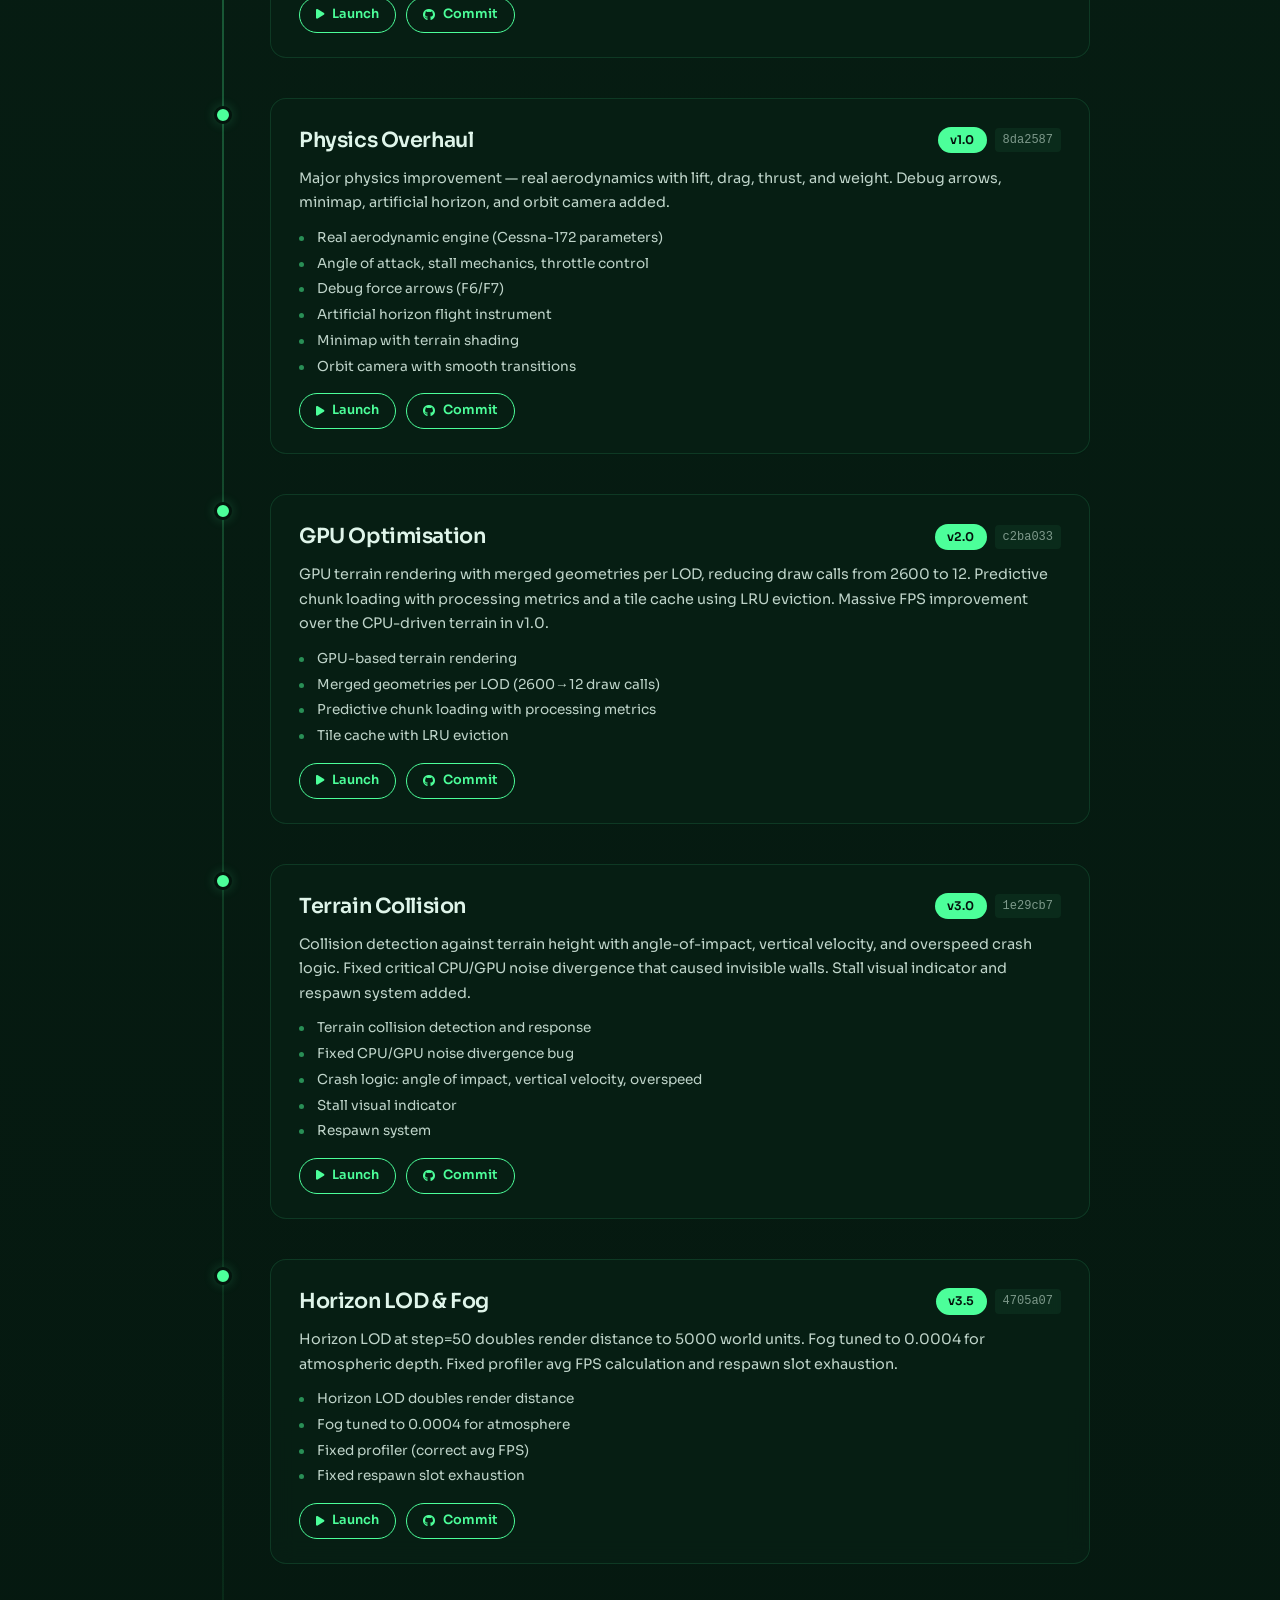
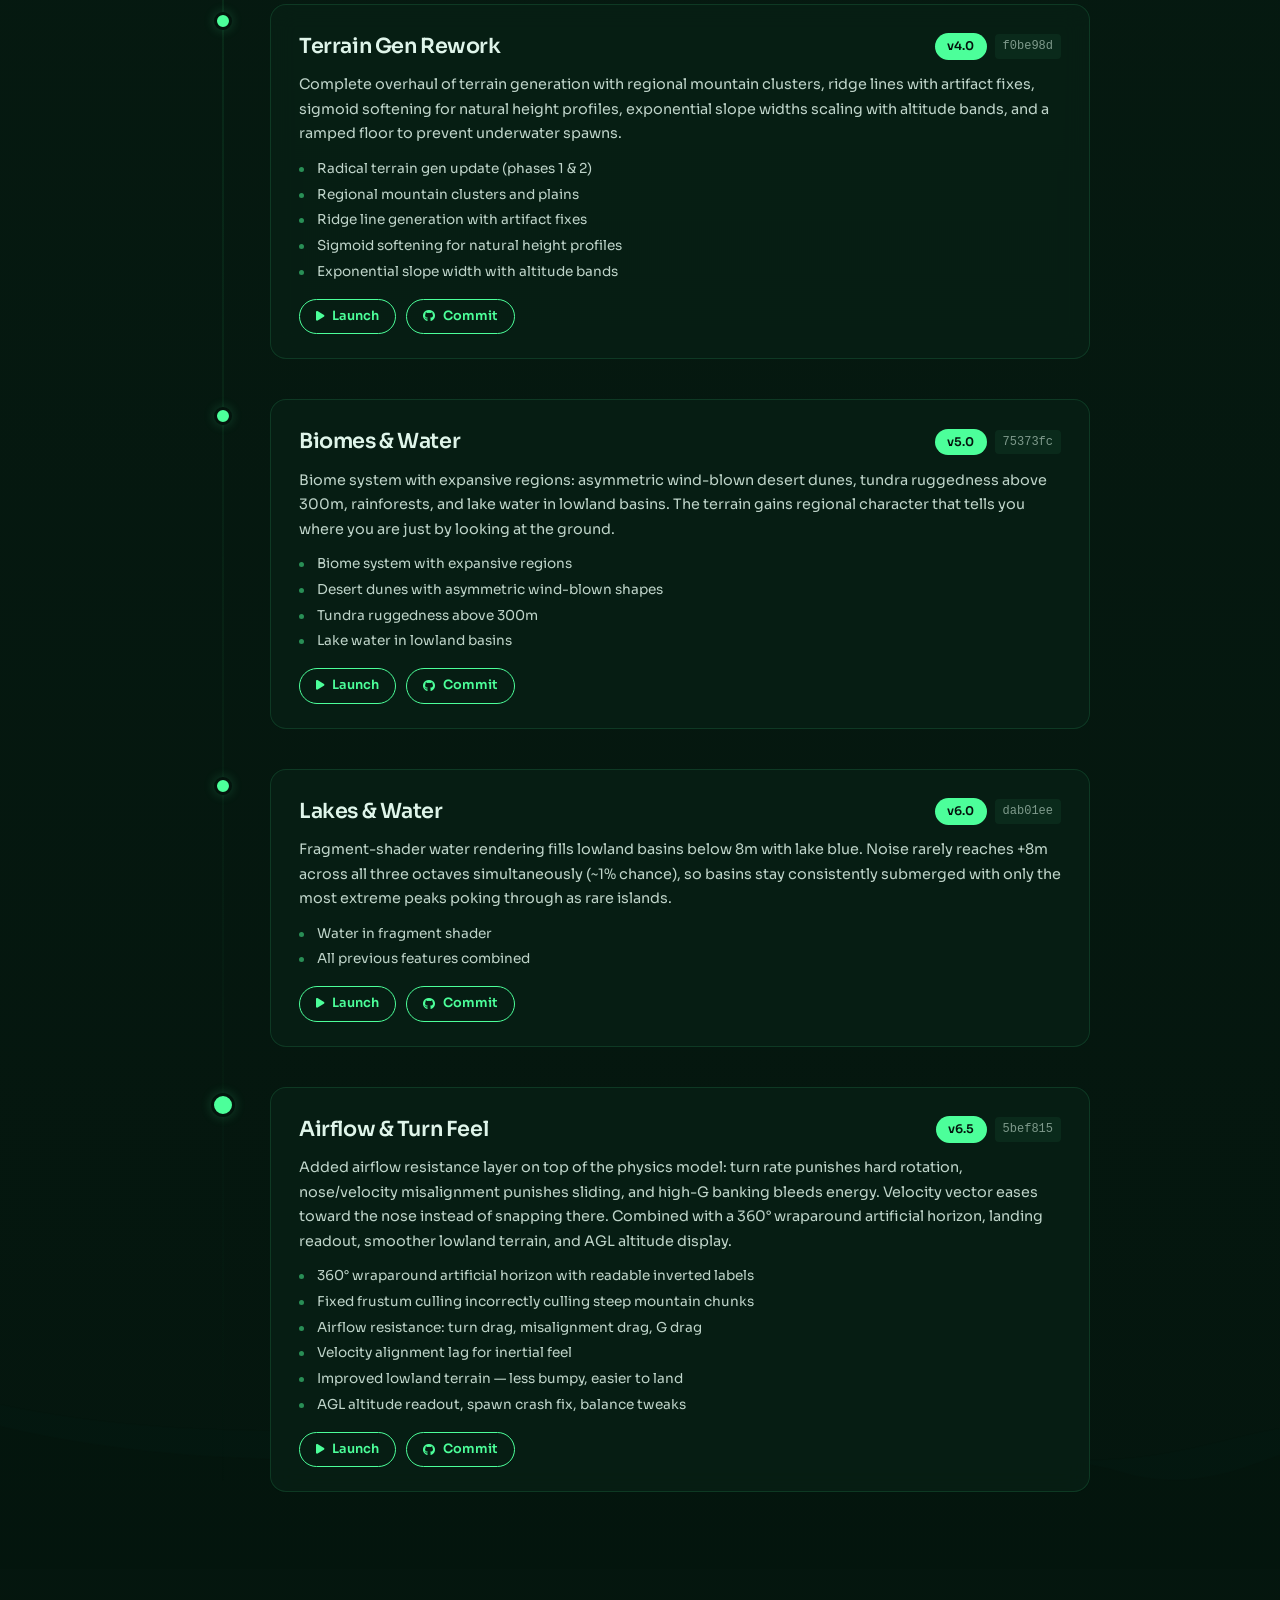
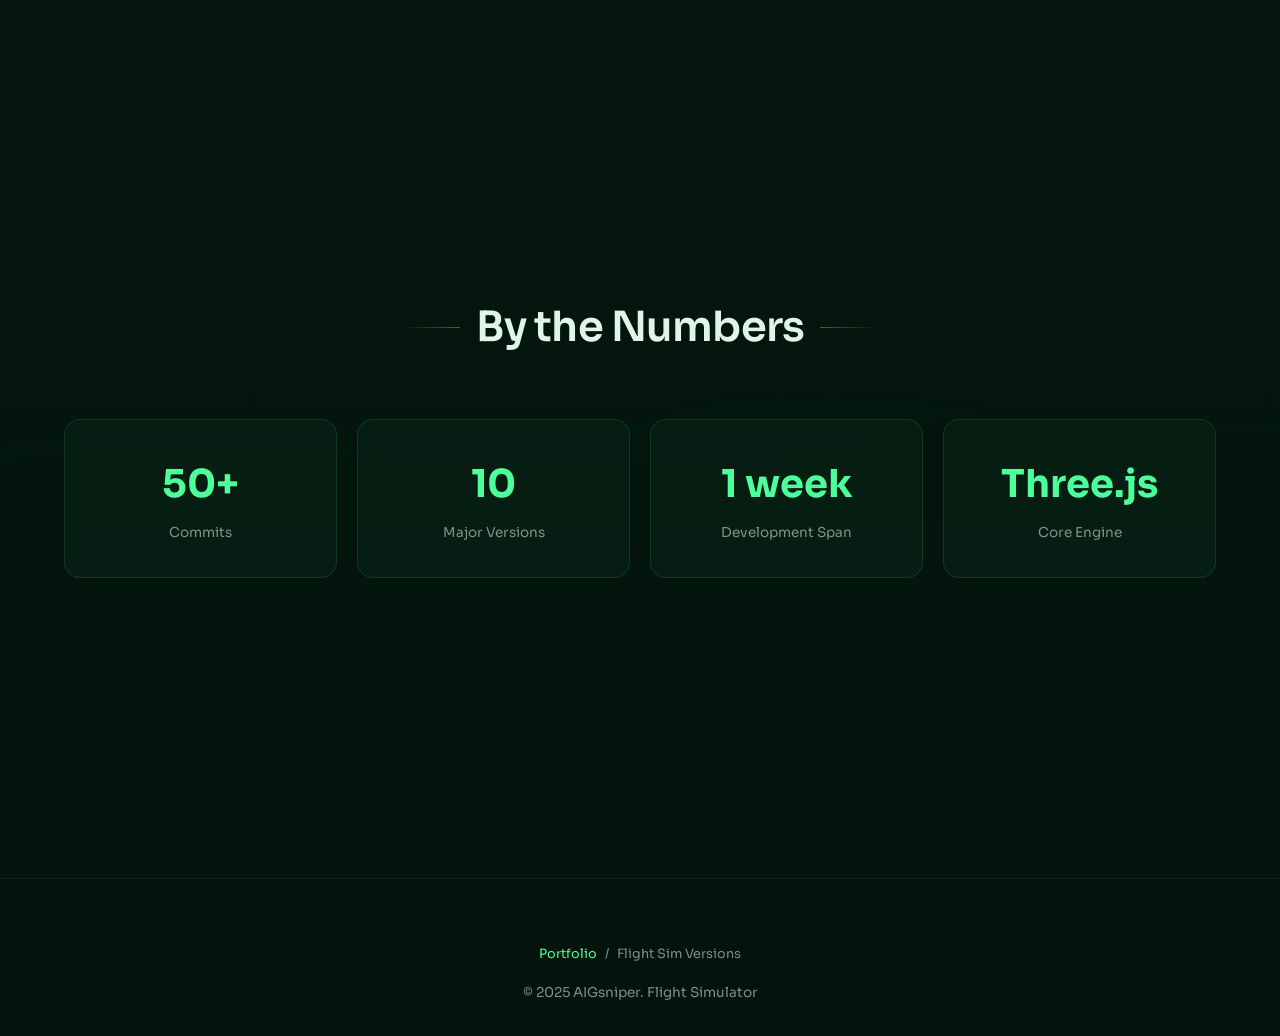
==== commit 73ab3d2c: "airflow update" ====
--- a/index.html
+++ b/index.html
@@ -734,7 +734,6 @@
     padding: 6px 16px;
 }
 
-/* ── Stats section ── */
 .stats-section {
     padding: 100px 0;
     position: relative;
@@ -984,7 +983,7 @@
         version: "v2.0",
         hash: "c2ba033",
         date: "",
-        description: "GPU terrain rendering, merged geometries per LOD, predictive chunk loading. Drastically reduced draw calls and massive FPS improvement.",
+        description: "GPU terrain rendering with merged geometries per LOD, reducing draw calls from 2600 to 12. Predictive chunk loading with processing metrics and a tile cache using LRU eviction. Massive FPS improvement over the CPU-driven terrain in v1.0.",
         features: [
             "GPU-based terrain rendering",
             "Merged geometries per LOD (2600→12 draw calls)",
@@ -999,7 +998,7 @@
         version: "v3.0",
         hash: "1e29cb7",
         date: "",
-        description: "Collision detection with terrain. Fixed critical CPU/GPU noise divergence bug. Crash logic with angle-of-impact, vertical velocity, and overspeed detection.",
+        description: "Collision detection against terrain height with angle-of-impact, vertical velocity, and overspeed crash logic. Fixed critical CPU/GPU noise divergence that caused invisible walls. Stall visual indicator and respawn system added.",
         features: [
             "Terrain collision detection and response",
             "Fixed CPU/GPU noise divergence bug",
@@ -1015,7 +1014,7 @@
         version: "v3.5",
         hash: "4705a07",
         date: "",
-        description: "Horizon LOD at step=50 doubles render distance to 5000wu. Fog tuned for atmosphere. Profiler fixed for correct avg FPS. Respawn slot exhaustion fixed.",
+        description: "Horizon LOD at step=50 doubles render distance to 5000 world units. Fog tuned to 0.0004 for atmospheric depth. Fixed profiler avg FPS calculation and respawn slot exhaustion.",
         features: [
             "Horizon LOD doubles render distance",
             "Fog tuned to 0.0004 for atmosphere",
@@ -1030,7 +1029,7 @@
         version: "v4.0",
         hash: "f0be98d",
         date: "",
-        description: "Complete overhaul of terrain generation — regional mountains, ridge lines, sigmoid softening, exponential slope widths, and altitude bands.",
+        description: "Complete overhaul of terrain generation with regional mountain clusters, ridge lines with artifact fixes, sigmoid softening for natural height profiles, exponential slope widths scaling with altitude bands, and a ramped floor to prevent underwater spawns.",
         features: [
             "Radical terrain gen update (phases 1 & 2)",
             "Regional mountain clusters and plains",
@@ -1046,7 +1045,7 @@
         version: "v5.0",
         hash: "75373fc",
         date: "",
-        description: "Biome system with dunes, tundra, rainforest, expansive regions, and lake rendering. Heavy visual and content update.",
+        description: "Biome system with expansive regions: asymmetric wind-blown desert dunes, tundra ruggedness above 300m, rainforests, and lake water in lowland basins. The terrain gains regional character that tells you where you are just by looking at the ground.",
         features: [
             "Biome system with expansive regions",
             "Desert dunes with asymmetric wind-blown shapes",
@@ -1060,21 +1059,38 @@
         name: "Lakes & Water",
         version: "v6.0",
         hash: "dab01ee",
-        date: "Latest",
-        description: "Water rendering in 0m lowland basins. The latest version with all features combined.",
+        date: "",
+        description: "Fragment-shader water rendering fills lowland basins below 8m with lake blue. Noise rarely reaches +8m across all three octaves simultaneously (~1% chance), so basins stay consistently submerged with only the most extreme peaks poking through as rare islands.",
         features: [
             "Water in fragment shader",
             "All previous features combined"
         ],
         url: ROOT_PATH + "flight-sim-v6.0/index.html",
+        latest: false
+    },
+    {
+        name: "Airflow & Turn Feel",
+        version: "v6.5",
+        hash: "5bef815",
+        date: "Latest",
+        description: "Added airflow resistance layer on top of the physics model: turn rate punishes hard rotation, nose/velocity misalignment punishes sliding, and high-G banking bleeds energy. Velocity vector eases toward the nose instead of snapping there. Combined with a 360° wraparound artificial horizon, landing readout, smoother lowland terrain, and AGL altitude display.",
+        features: [
+            "360° wraparound artificial horizon with readable inverted labels",
+            "Fixed frustum culling incorrectly culling steep mountain chunks",
+            "Airflow resistance: turn drag, misalignment drag, G drag",
+            "Velocity alignment lag for inertial feel",
+            "Improved lowland terrain — less bumpy, easier to land",
+            "AGL altitude readout, spawn crash fix, balance tweaks"
+        ],
+        url: ROOT_PATH + "flight-sim/index.html",
         latest: true
     }
 ];
 
 const stats = [
-    { number: "40+", label: "Commits" },
-    { number: "9", label: "Major Versions" },
-    { number: "8 mo", label: "Development Span" },
+    { number: "50+", label: "Commits" },
+    { number: "10", label: "Major Versions" },
+    { number: "1 week", label: "Development Span" },
     { number: "Three.js", label: "Core Engine" }
 ];
 
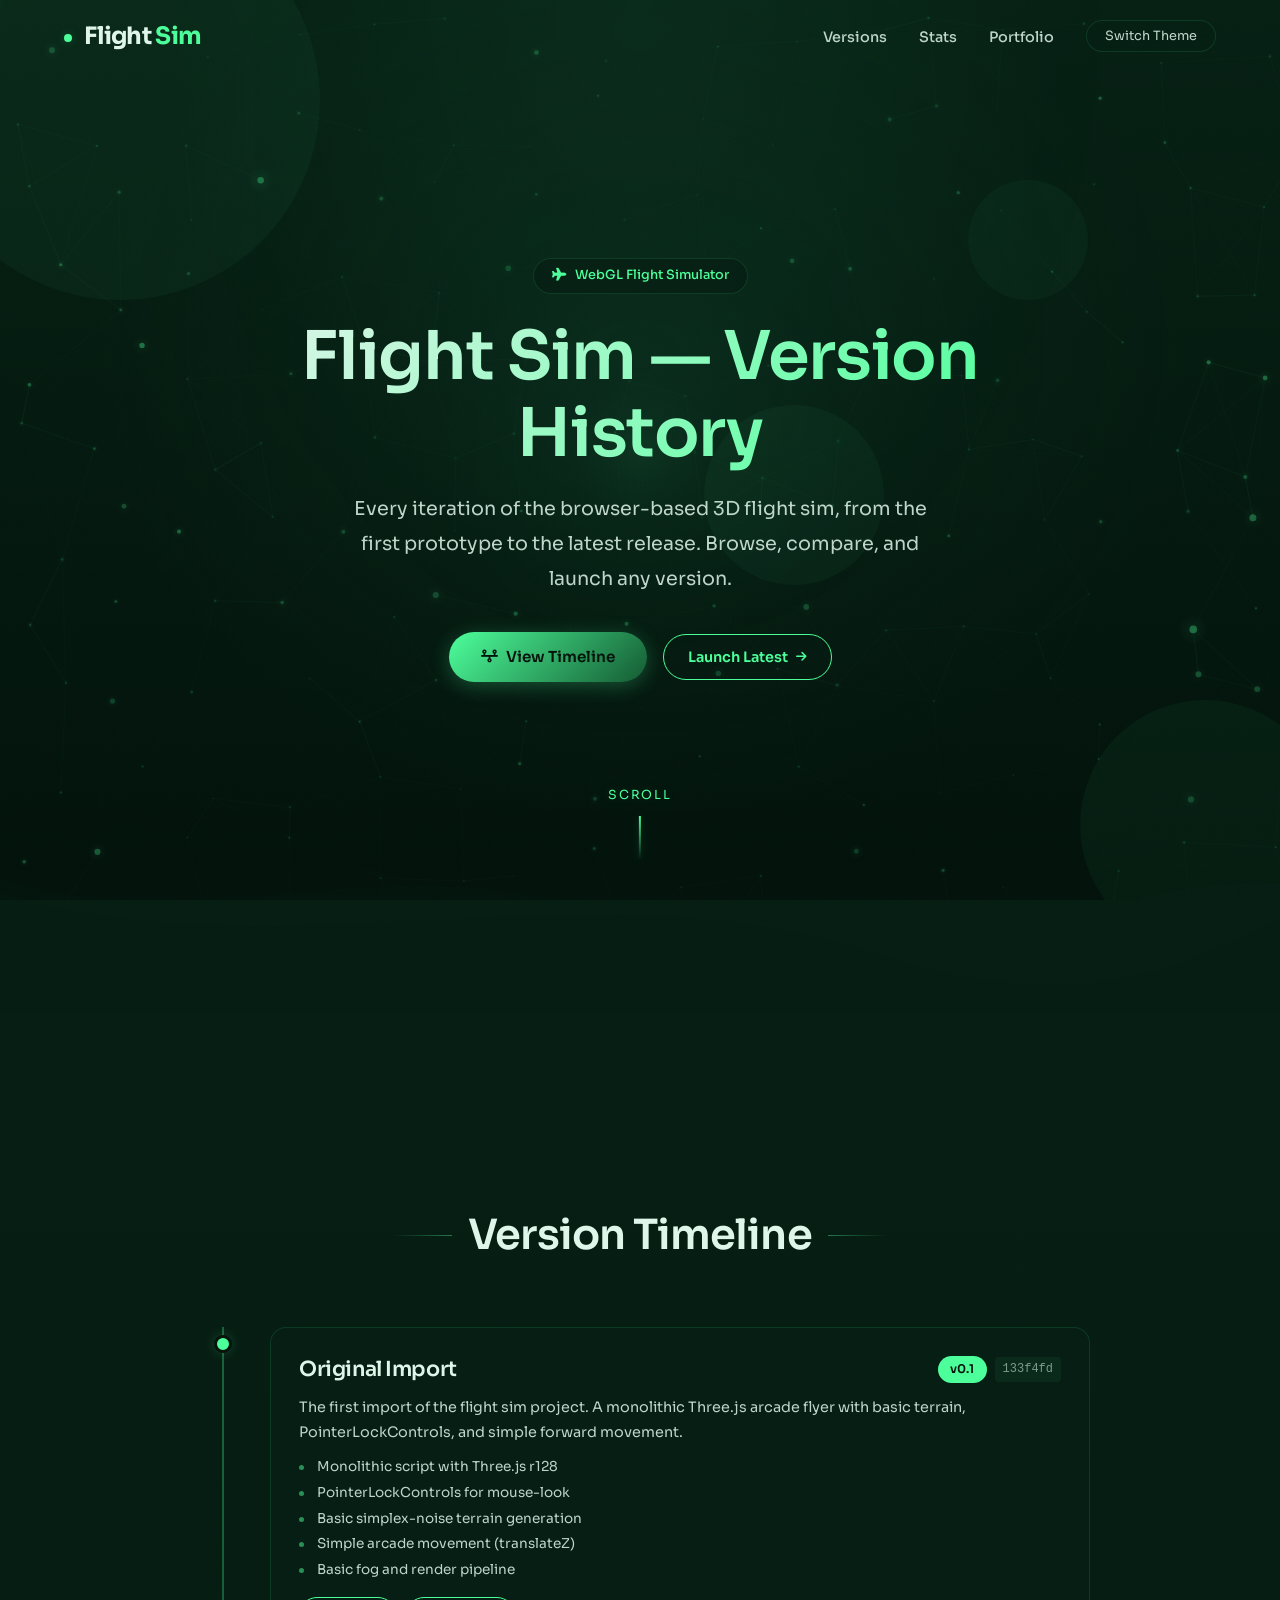
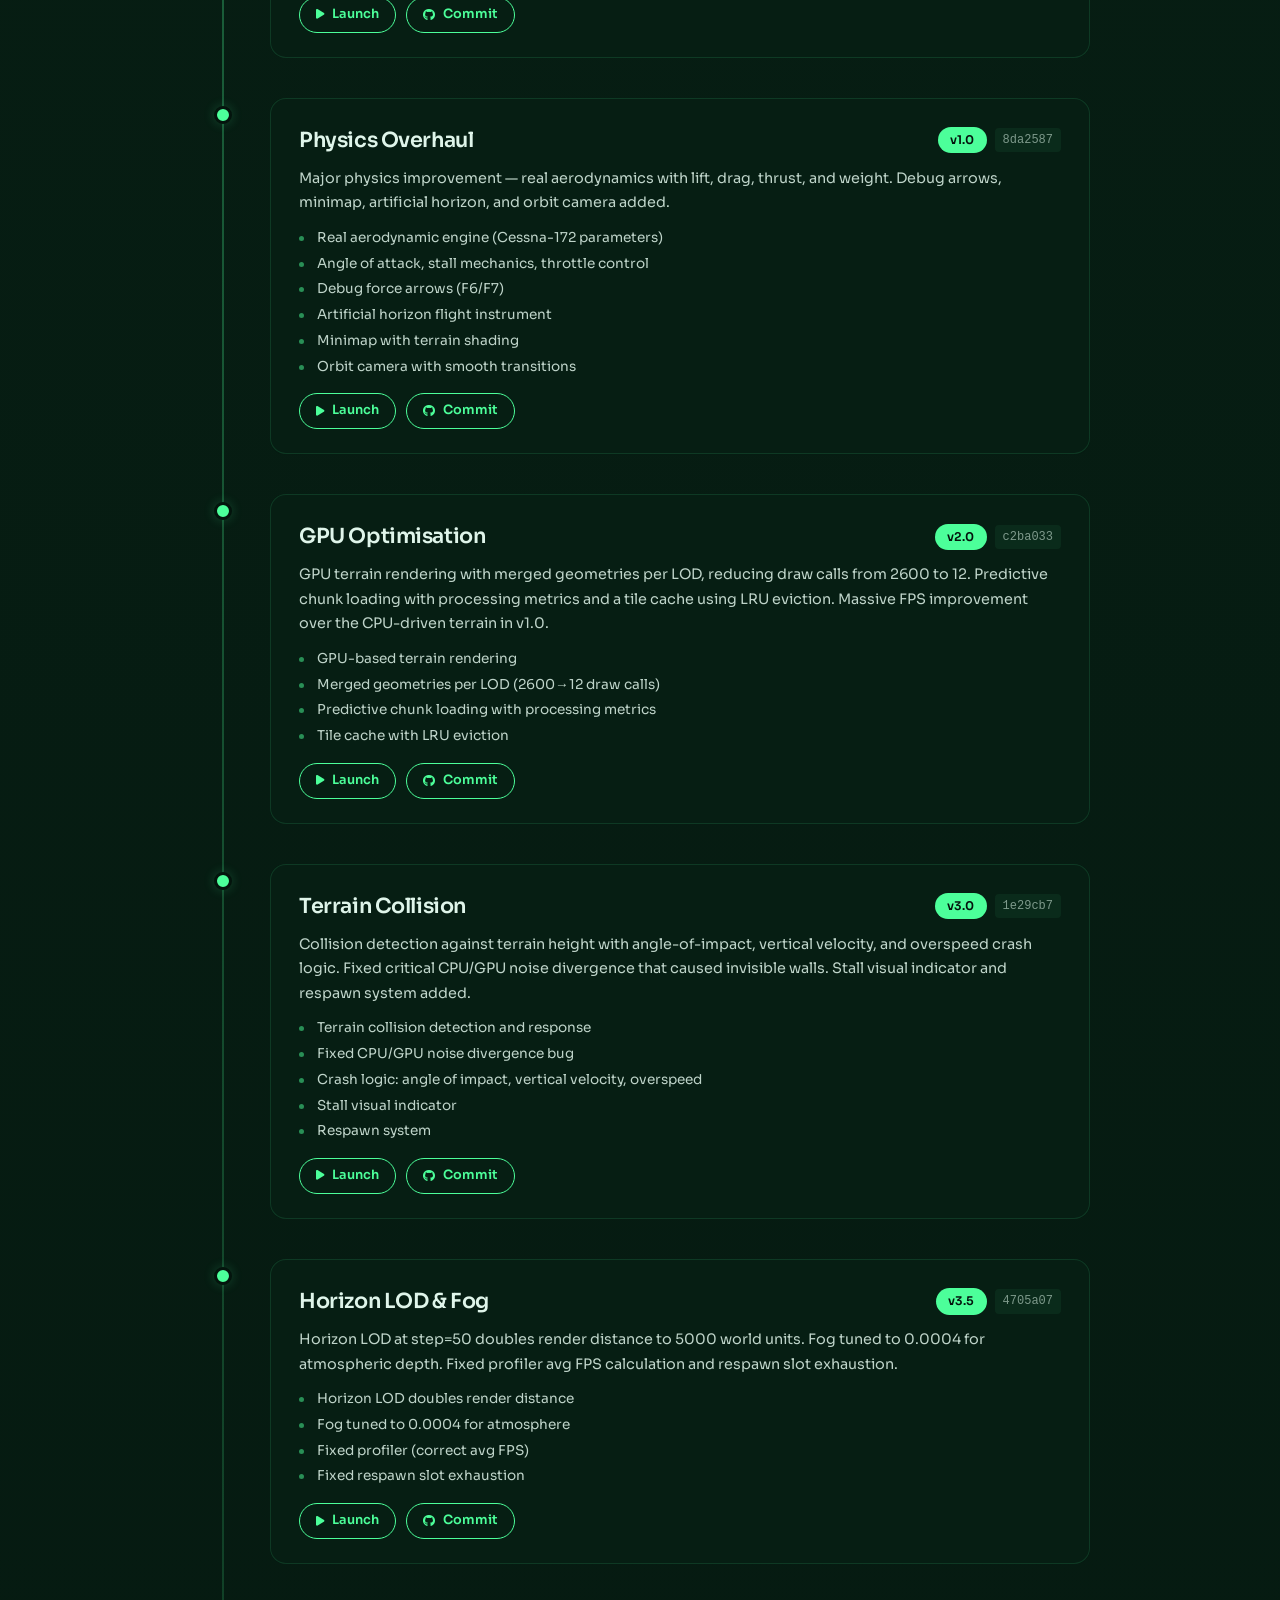
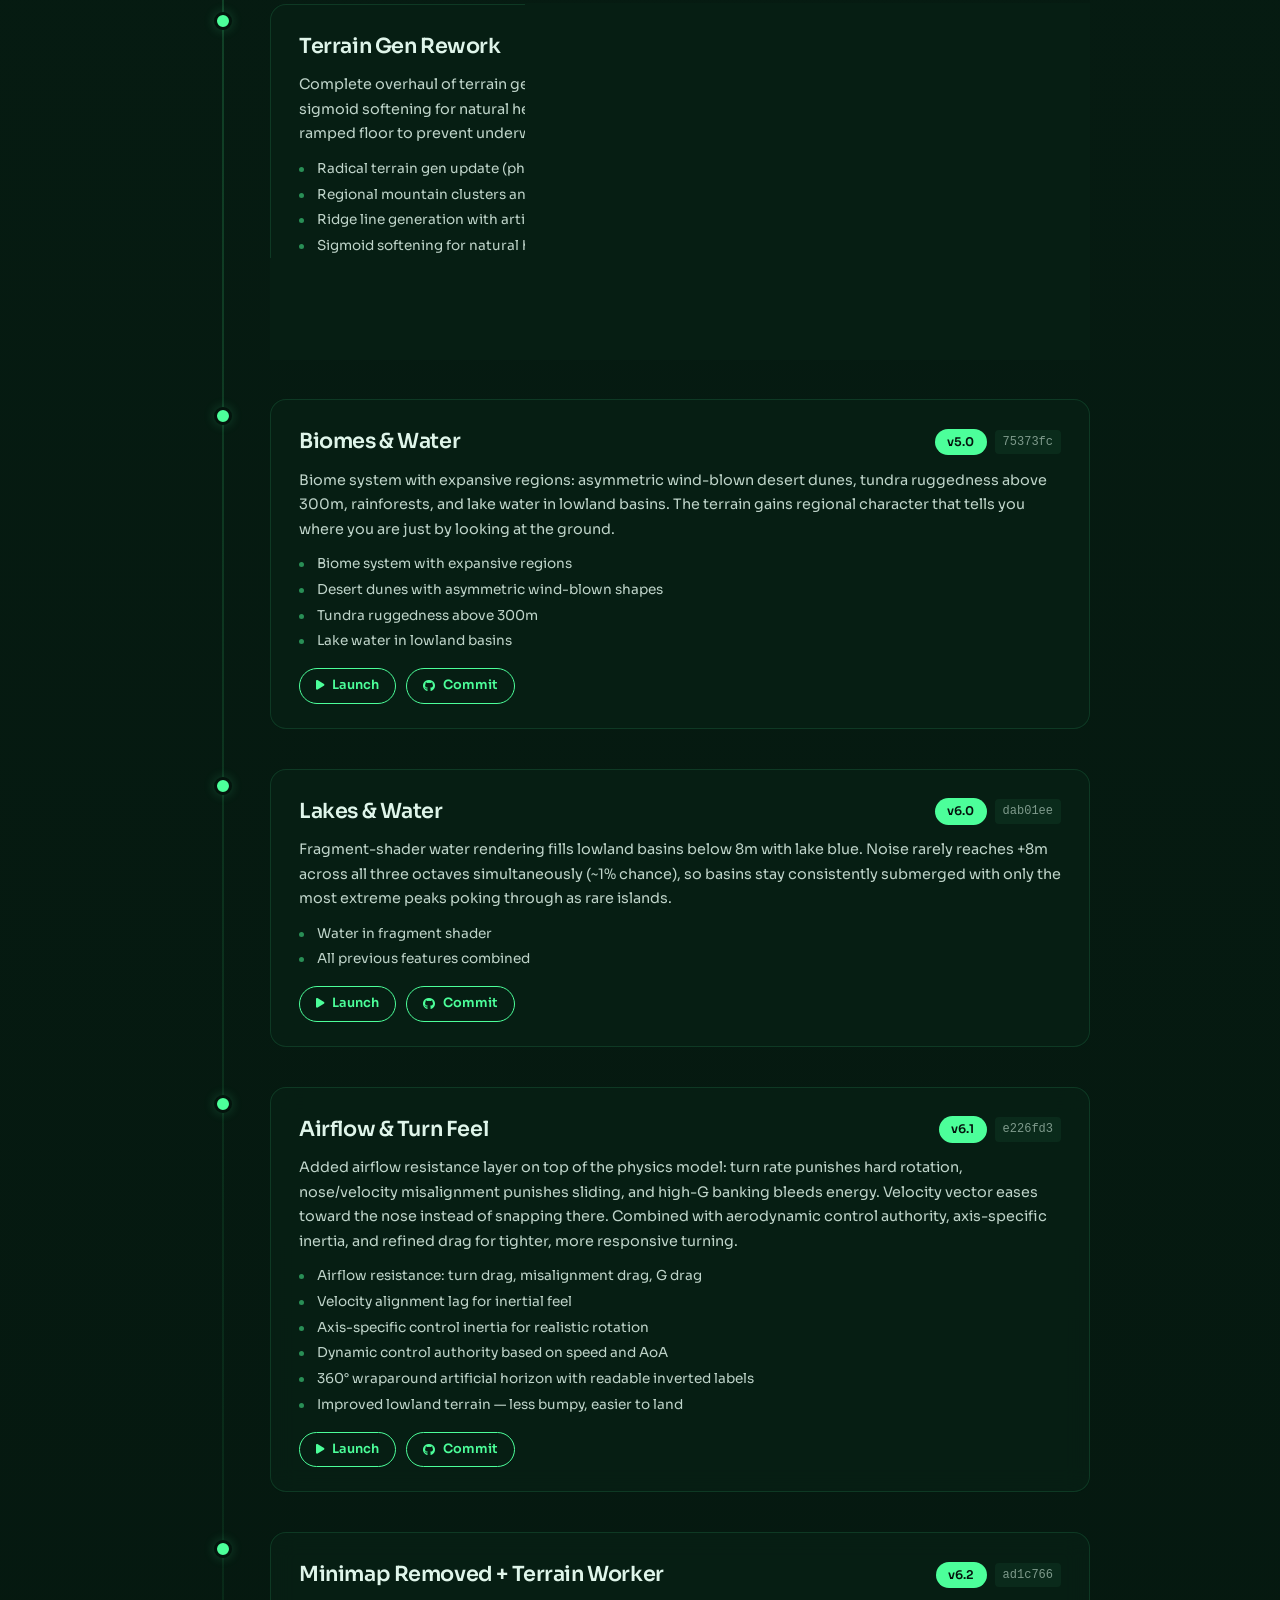
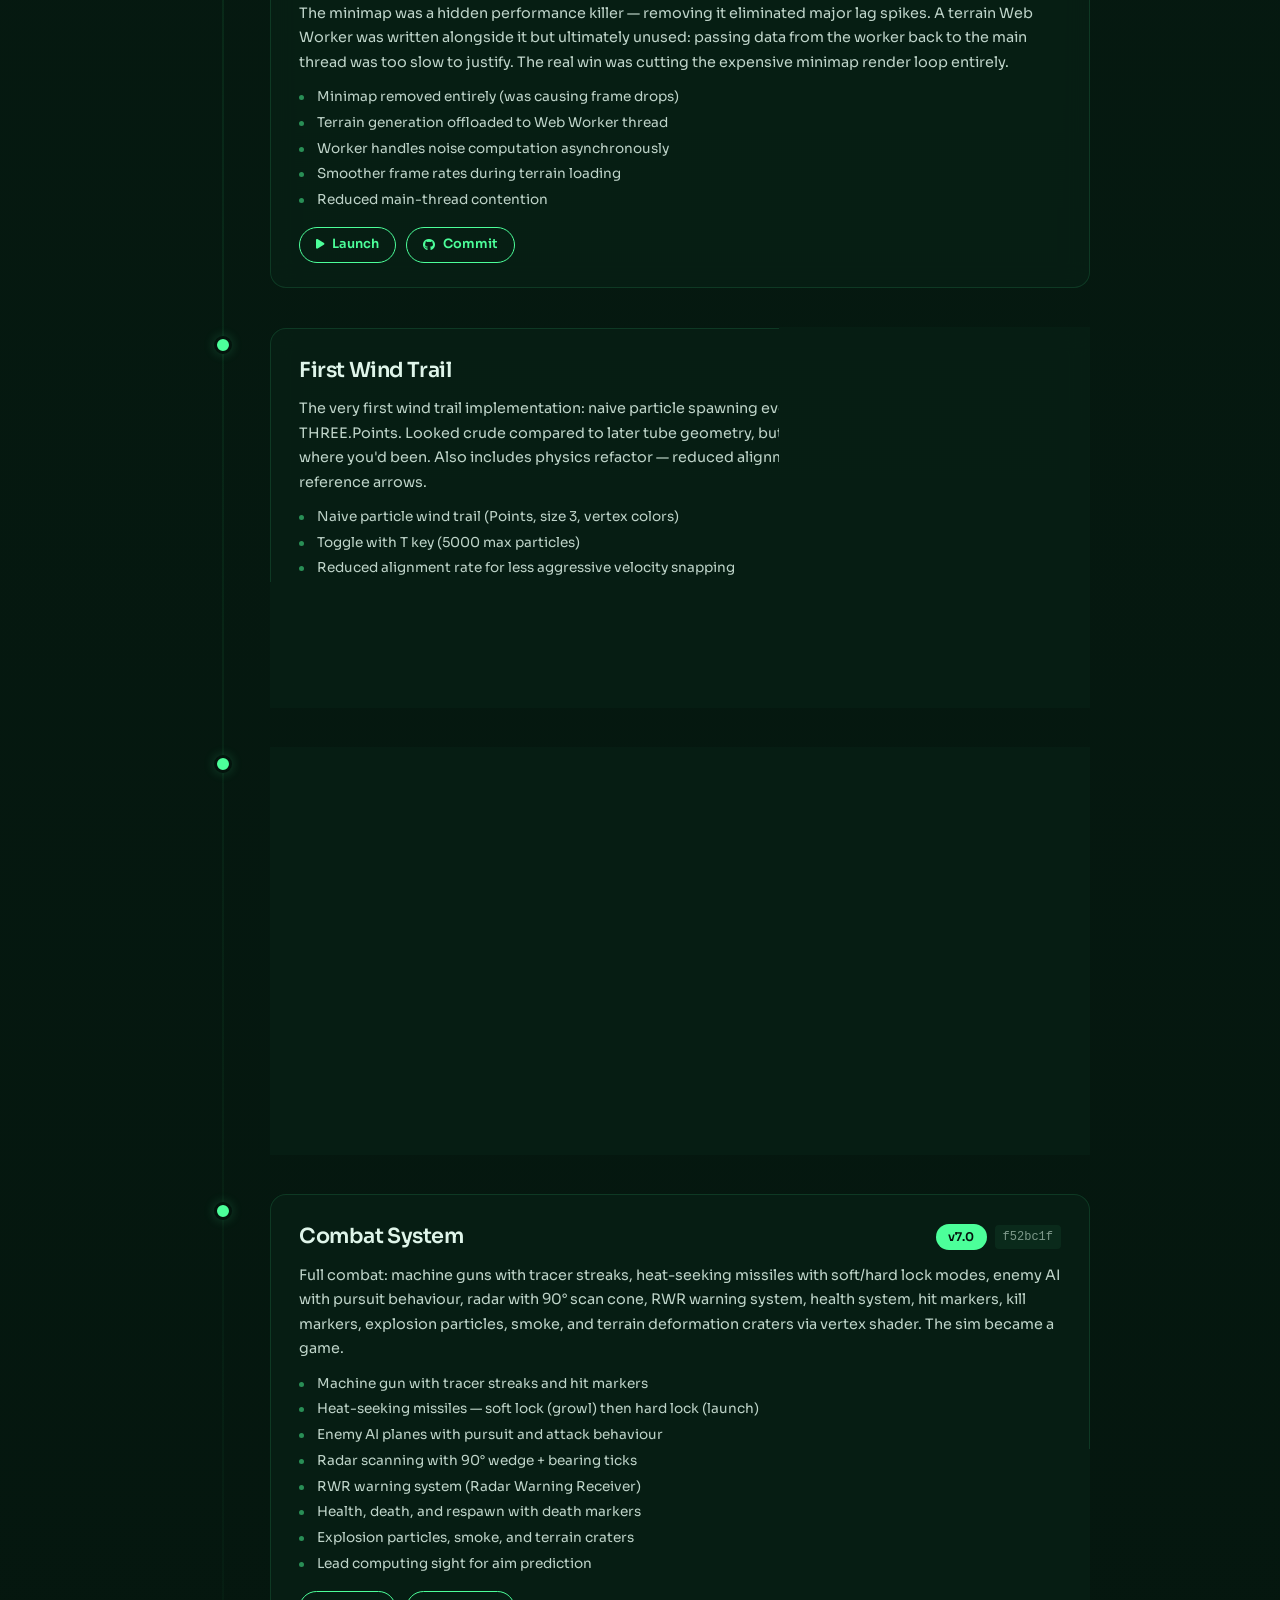
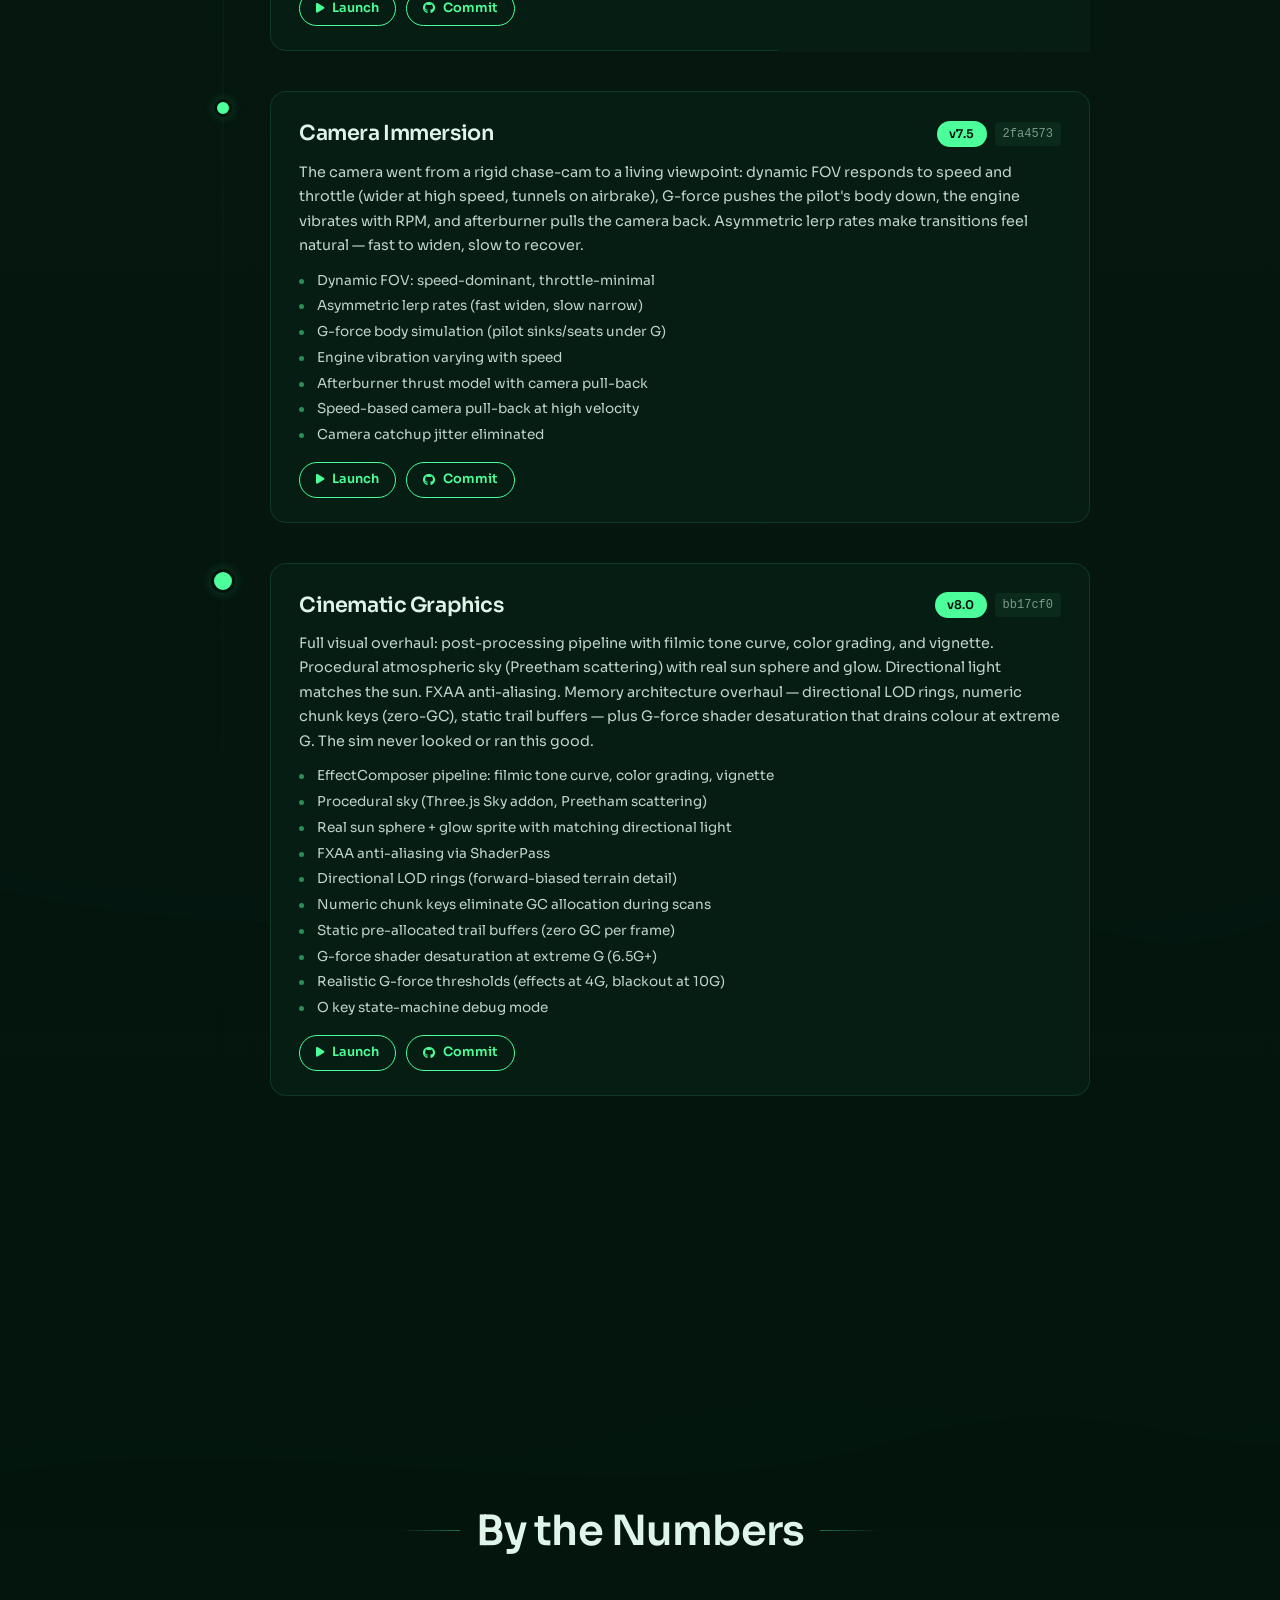
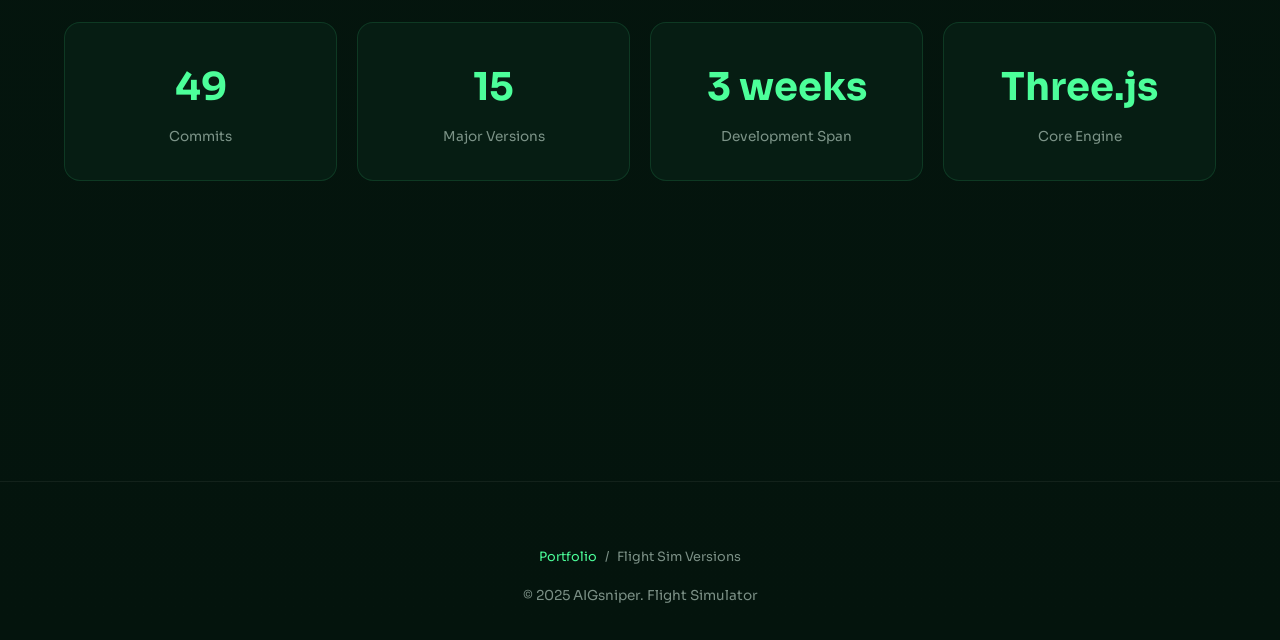
==== commit 6dc0664e: "design overhaul and improvement and second batch of archive updates" ====
--- a/index.html
+++ b/index.html
@@ -559,6 +559,43 @@
     flex-wrap: wrap;
 }
 
+.hero-content .hero-badge,
+.hero-content h1,
+.hero-content p,
+.hero-content .hero-actions {
+    opacity: 0;
+}
+
+.hero-content.animate .hero-badge {
+    animation: land-badge 0.55s cubic-bezier(0.34, 1.56, 0.64, 1) 0.15s both;
+}
+
+.hero-content.animate h1 {
+    background-size: 200% auto;
+    animation: land-up 0.7s cubic-bezier(0.22, 0.61, 0.36, 1) 0.35s both,
+               land-shimmer 4s ease-in-out 0.35s infinite;
+}
+
+.hero-content.animate p {
+    animation: land-up 0.7s cubic-bezier(0.22, 0.61, 0.36, 1) 0.55s both;
+}
+
+.hero-content.animate .hero-actions {
+    animation: land-up 0.65s cubic-bezier(0.22, 0.61, 0.36, 1) 0.75s both;
+}
+
+.hero::after {
+    content: '';
+    position: absolute;
+    inset: 0;
+    pointer-events: none;
+    z-index: 1;
+    background: radial-gradient(ellipse at 50% 0%, rgba(var(--emerald-rgb), 0.08), transparent 55%);
+    opacity: 0;
+    transform-origin: top center;
+    animation: land-glow-in 1.8s ease 0.1s both;
+}
+
 .scroll-indicator {
     position: absolute;
     bottom: 40px;
@@ -567,23 +604,53 @@
     display: flex;
     flex-direction: column;
     align-items: center;
-    gap: 8px;
-    color: var(--text-muted);
-    font-size: 0.75rem;
-    letter-spacing: 0.1em;
+    gap: 10px;
+    color: var(--emerald);
+    font-size: 0.78rem;
+    letter-spacing: 0.15em;
     text-transform: uppercase;
-    animation: bob-down 2s ease-in-out infinite;
+    opacity: 0;
+    text-shadow: 0 0 12px var(--emerald-glow);
+    animation: bob-down 2s ease-in-out 1.5s infinite, land-fade 0.8s ease 1.5s both;
+}
+
+@keyframes land-fade {
+    from { opacity: 0; }
+    to { opacity: 1; }
 }
 
 .scroll-indicator .line {
-    width: 1px;
-    height: 40px;
+    width: 1.5px;
+    height: 44px;
     background: linear-gradient(to bottom, var(--emerald), transparent);
+    box-shadow: 0 0 8px var(--emerald-glow);
 }
 
 @keyframes bob-down {
     0%, 100% { transform: translateX(-50%) translateY(0); }
     50% { transform: translateX(-50%) translateY(8px); }
+}
+
+/* ── Landing Animations ── */
+@keyframes land-badge {
+    0% { opacity: 0; transform: scale(0.75) translateY(12px); }
+    100% { opacity: 1; transform: scale(1) translateY(0); }
+}
+
+@keyframes land-up {
+    0% { opacity: 0; transform: translateY(40px); }
+    100% { opacity: 1; transform: translateY(0); }
+}
+
+@keyframes land-shimmer {
+    0%, 100% { background-position: 0% 50%; }
+    50% { background-position: 100% 50%; }
+}
+
+@keyframes land-glow-in {
+    0% { opacity: 0; transform: scaleY(0.2); }
+    40% { opacity: 1; }
+    100% { opacity: 0.6; transform: scaleY(1); }
 }
 
 /* ── Version Timeline ── */
@@ -862,7 +929,7 @@
     <div class="hero-content">
         <div class="hero-badge"><i class="fa-solid fa-plane" style="margin-right:6px"></i> WebGL Flight Simulator</div>
         <h1>Flight Sim — Version History</h1>
-        <p>Every iteration of the browser-based 3D flight sim, from the first import to the latest physics overhaul. Browse, compare, and launch any version.</p>
+        <p>Every iteration of the browser-based 3D flight sim, from the first prototype to the latest release. Browse, compare, and launch any version.</p>
         <div class="hero-actions">
             <a href="#versions" class="btn-primary">
                 <i class="fa-solid fa-timeline" style="font-size:0.85rem"></i>
@@ -1070,27 +1137,135 @@
     },
     {
         name: "Airflow & Turn Feel",
-        version: "v6.5",
-        hash: "5bef815",
-        date: "Latest",
-        description: "Added airflow resistance layer on top of the physics model: turn rate punishes hard rotation, nose/velocity misalignment punishes sliding, and high-G banking bleeds energy. Velocity vector eases toward the nose instead of snapping there. Combined with a 360° wraparound artificial horizon, landing readout, smoother lowland terrain, and AGL altitude display.",
+        version: "v6.1",
+        hash: "e226fd3",
+        date: "",
+        description: "Added airflow resistance layer on top of the physics model: turn rate punishes hard rotation, nose/velocity misalignment punishes sliding, and high-G banking bleeds energy. Velocity vector eases toward the nose instead of snapping there. Combined with aerodynamic control authority, axis-specific inertia, and refined drag for tighter, more responsive turning.",
         features: [
-            "360° wraparound artificial horizon with readable inverted labels",
-            "Fixed frustum culling incorrectly culling steep mountain chunks",
             "Airflow resistance: turn drag, misalignment drag, G drag",
             "Velocity alignment lag for inertial feel",
-            "Improved lowland terrain — less bumpy, easier to land",
-            "AGL altitude readout, spawn crash fix, balance tweaks"
+            "Axis-specific control inertia for realistic rotation",
+            "Dynamic control authority based on speed and AoA",
+            "360° wraparound artificial horizon with readable inverted labels",
+            "Improved lowland terrain — less bumpy, easier to land"
         ],
-        url: ROOT_PATH + "flight-sim/index.html",
+        url: ROOT_PATH + "flight-sim-v6.1/index.html",
+        latest: false
+    },
+    {
+        name: "Minimap Removed + Terrain Worker",
+        version: "v6.2",
+        hash: "ad1c766",
+        date: "",
+        description: "The minimap was a hidden performance killer — removing it eliminated major lag spikes. A terrain Web Worker was written alongside it but ultimately unused: passing data from the worker back to the main thread was too slow to justify. The real win was cutting the expensive minimap render loop entirely.",
+        features: [
+            "Minimap removed entirely (was causing frame drops)",
+            "Terrain generation offloaded to Web Worker thread",
+            "Worker handles noise computation asynchronously",
+            "Smoother frame rates during terrain loading",
+            "Reduced main-thread contention"
+        ],
+        url: ROOT_PATH + "flight-sim-v6.2/index.html",
+        latest: false
+    },
+    {
+        name: "First Wind Trail",
+        version: "v6.3",
+        hash: "70a59cc",
+        date: "",
+        description: "The very first wind trail implementation: naive particle spawning every ~5 units along the flight path using THREE.Points. Looked crude compared to later tube geometry, but it was the first time you could see where you'd been. Also includes physics refactor — reduced alignment rate and removed debug reference arrows.",
+        features: [
+            "Naive particle wind trail (Points, size 3, vertex colors)",
+            "Toggle with T key (5000 max particles)",
+            "Reduced alignment rate for less aggressive velocity snapping",
+            "Post-stall fade angle tuning",
+            "Debug reference arrows removed"
+        ],
+        url: ROOT_PATH + "flight-sim-v6.3/index.html",
+        latest: false
+    },
+    {
+        name: "F-16 HUD Overhaul",
+        version: "v6.5",
+        hash: "ba7e314",
+        date: "",
+        description: "Complete overhaul of flight instruments: replaced the old circular artificial horizon + text overlay with a proper green combat HUD rendered on a 2D canvas. Added heading tape, pitch ladder, speed/Mach readout, altitude tape, and G-meter — all styled like a real fighter HUD.",
+        features: [
+            "Full canvas-drawn HUD overlay (green combat style)",
+            "Digital artificial horizon with heading tape",
+            "Pitch ladder with 10°/30°/90° markings",
+            "Speed tape with Mach readout",
+            "Altitude tape with AGL when below 200m",
+            "G-meter with colour-coded severity",
+            "Throttle position bar"
+        ],
+        url: ROOT_PATH + "flight-sim-v6.5/index.html",
+        latest: false
+    },
+    {
+        name: "Combat System",
+        version: "v7.0",
+        hash: "f52bc1f",
+        date: "",
+        description: "Full combat: machine guns with tracer streaks, heat-seeking missiles with soft/hard lock modes, enemy AI with pursuit behaviour, radar with 90° scan cone, RWR warning system, health system, hit markers, kill markers, explosion particles, smoke, and terrain deformation craters via vertex shader. The sim became a game.",
+        features: [
+            "Machine gun with tracer streaks and hit markers",
+            "Heat-seeking missiles — soft lock (growl) then hard lock (launch)",
+            "Enemy AI planes with pursuit and attack behaviour",
+            "Radar scanning with 90° wedge + bearing ticks",
+            "RWR warning system (Radar Warning Receiver)",
+            "Health, death, and respawn with death markers",
+            "Explosion particles, smoke, and terrain craters",
+            "Lead computing sight for aim prediction"
+        ],
+        url: ROOT_PATH + "flight-sim-v7.0/index.html",
+        latest: false
+    },
+    {
+        name: "Camera Immersion",
+        version: "v7.5",
+        hash: "2fa4573",
+        date: "",
+        description: "The camera went from a rigid chase-cam to a living viewpoint: dynamic FOV responds to speed and throttle (wider at high speed, tunnels on airbrake), G-force pushes the pilot's body down, the engine vibrates with RPM, and afterburner pulls the camera back. Asymmetric lerp rates make transitions feel natural — fast to widen, slow to recover.",
+        features: [
+            "Dynamic FOV: speed-dominant, throttle-minimal",
+            "Asymmetric lerp rates (fast widen, slow narrow)",
+            "G-force body simulation (pilot sinks/seats under G)",
+            "Engine vibration varying with speed",
+            "Afterburner thrust model with camera pull-back",
+            "Speed-based camera pull-back at high velocity",
+            "Camera catchup jitter eliminated"
+        ],
+        url: ROOT_PATH + "flight-sim-v7.5/index.html",
+        latest: false
+    },
+    {
+        name: "Cinematic Graphics",
+        version: "v8.0",
+        hash: "bb17cf0",
+        date: "Latest",
+        description: "Full visual overhaul: post-processing pipeline with filmic tone curve, color grading, and vignette. Procedural atmospheric sky (Preetham scattering) with real sun sphere and glow. Directional light matches the sun. FXAA anti-aliasing. Memory architecture overhaul — directional LOD rings, numeric chunk keys (zero-GC), static trail buffers — plus G-force shader desaturation that drains colour at extreme G. The sim never looked or ran this good.",
+        features: [
+            "EffectComposer pipeline: filmic tone curve, color grading, vignette",
+            "Procedural sky (Three.js Sky addon, Preetham scattering)",
+            "Real sun sphere + glow sprite with matching directional light",
+            "FXAA anti-aliasing via ShaderPass",
+            "Directional LOD rings (forward-biased terrain detail)",
+            "Numeric chunk keys eliminate GC allocation during scans",
+            "Static pre-allocated trail buffers (zero GC per frame)",
+            "G-force shader desaturation at extreme G (6.5G+)",
+            "Realistic G-force thresholds (effects at 4G, blackout at 10G)",
+            "O key state-machine debug mode"
+        ],
+        url: ROOT_PATH + "flight-sim-v8.0/index.html",
         latest: true
     }
 ];
 
 const stats = [
-    { number: "50+", label: "Commits" },
-    { number: "10", label: "Major Versions" },
-    { number: "1 week", label: "Development Span" },
+    { number: "49", label: "Commits" },
+    { number: "15", label: "Major Versions" },
+    { number: "3 weeks", label: "Development Span" },
     { number: "Three.js", label: "Core Engine" }
 ];
 
@@ -1100,7 +1275,7 @@
 function renderTimeline() {
     const container = document.getElementById('timeline');
     container.innerHTML = versions.map((v, i) => `
-        <div class="timeline-item reveal" style="transition-delay:${i * 0.08}s">
+        <div class="timeline-item reveal" style="transition-delay:${i * 0.035}s">
             <div class="timeline-dot ${v.latest ? 'latest' : ''}"></div>
             <div class="timeline-card">
                 <div class="timeline-header">
@@ -1184,7 +1359,9 @@
     let time = 0;
     let lastStreak = Date.now();
     let activeStreak = null;
+    let lastMicroFlare = Date.now();
     let initialized = false;
+    let heroRevealTime = -1;
 
     const LAYERS = [
         { label:'far',  parallax:[0.0,0.12],  size:[0.8,1.5],    baseA:[0.30,0.45],   weight:0.30, edgeBoost:1.4, twinkle:[0.1,0.6] },
@@ -1237,10 +1414,14 @@
                     parallax: rand(...layer.parallax),
                     r: isEdge ? layer.size[1] * rand(1, layer.edgeBoost) : rand(...layer.size),
                     baseA,
-                    currentA: baseA * 0.55,
+                    currentA: baseA * 0.4,
                     isLit: false,
+                    revealed: false,
+                    glow: 0,
+                    glowTarget: 0,
+                    flash: 0,
                     inBand: false,
-                    pulse: 0,
+                    scrollPhase: (Math.random() - 0.5) * 180,
                     twinkleSpeed: rand(...layer.twinkle),
                     twinklePhase: Math.random() * Math.PI * 2,
                 });
@@ -1250,15 +1431,15 @@
         for (let i = 0; i < stars.length; i++) {
             for (let j = i + 1; j < stars.length; j++) {
                 const a = stars[i], b = stars[j];
-                if (Math.abs(a.parallax - b.parallax) > 0.25) continue;
+                if (Math.abs(a.parallax - b.parallax) > 0.35) continue;
                 const aEdge = a.x < w * 0.1 || a.x > w * 0.9;
                 const bEdge = b.x < w * 0.1 || b.x > w * 0.9;
                 if (aEdge !== bEdge) continue;
                 const dy = a.y - b.y;
-                if (Math.abs(dy) > 200) continue;
+                if (Math.abs(dy) > 240) continue;
                 const dx = a.x - b.x;
                 const dist = Math.sqrt(dx * dx + dy * dy);
-                const maxD = aEdge ? 140 : 100;
+                const maxD = aEdge ? 170 : 130;
                 if (dist < maxD && dist > 8) {
                     connections.push({ a, b, dist, maxDist: maxD });
                 }
@@ -1267,10 +1448,53 @@
         initialized = true;
     }
 
+    function startInitSpread() {
+        const viewCenter = window.innerHeight / 2;
+        const sorted = stars.map(st => ({
+            st,
+            dist: Math.abs(st.y - viewCenter)
+        })).sort((a, b) => a.dist - b.dist);
+        let idx = 0;
+        const totalFrames = 210;
+        const batchSize = Math.max(1, Math.floor(stars.length / totalFrames));
+        function tick() {
+            for (let i = 0; i < batchSize && idx < sorted.length; i++, idx++) {
+                const s = sorted[idx].st;
+                s.isLit = true;
+                s.glowTarget = 0.28;
+                s.flash = 0.4;
+            }
+            if (idx < sorted.length) requestAnimationFrame(tick);
+        }
+        requestAnimationFrame(tick);
+    }
+
+    function startHeroReveal() {
+        heroRevealTime = time;
+        const vh = window.innerHeight;
+        const viewCenter = window.innerHeight / 2;
+        const sorted = stars
+            .map(st => ({ st, dist: Math.abs(st.y - viewCenter) + (Math.random() - 0.5) * vh * 0.35 }))
+            .sort((a, b) => a.dist - b.dist);
+        let idx = 0;
+        const totalFrames = 300;
+        const batchSize = Math.max(1, Math.floor(stars.length / totalFrames));
+        function tick() {
+            for (let i = 0; i < batchSize && idx < sorted.length; i++, idx++) {
+                const s = sorted[idx].st;
+                s.revealed = true;
+                s.glowTarget = 1.0;
+            }
+            if (idx < sorted.length) requestAnimationFrame(tick);
+        }
+        requestAnimationFrame(tick);
+    }
+
     function tryGenerate() {
         if (initialized) return;
         if (getDocHeight() < 100) { setTimeout(tryGenerate, 200); return; }
         generate();
+        startInitSpread();
     }
     if (document.readyState === 'complete') {
         tryGenerate();
@@ -1316,16 +1540,17 @@
             const screenDist = Math.sqrt(dx * dx + dy * dy);
             if (screenDist > 160) return;
             const fade = Math.max(0, 1 - screenDist / c.maxDist);
-            const litCount = (a.isLit ? 1 : 0) + (b.isLit ? 1 : 0);
-            const scrollFade = litCount >= 2 ? 1.0 : Math.max(0, 1 - Math.abs((a.y + b.y) / 2 - viewMidY) / (vh * 1.2));
-            const litBoost = litCount * 0.35;
-            const alpha = fade * scrollFade * (0.1 + litBoost);
+            const avgGlow = (c.a.glow + c.b.glow) / 2;
+            const avgFlash = Math.max(c.a.flash, c.b.flash);
+            const scrollFade = Math.max(0, 1 - Math.abs((a.y + b.y) / 2 - viewMidY) / (vh * 1.2));
+            const litBoost = avgGlow * 0.5 + avgFlash * 0.4;
+            const alpha = fade * scrollFade * (0.08 + litBoost);
             if (alpha > 0.01) {
                 sctx.beginPath();
                 sctx.moveTo(a.x, ay);
                 sctx.lineTo(b.x, by);
                 sctx.strokeStyle = `rgba(${themeRgb},${alpha})`;
-                sctx.lineWidth = 0.4 + litCount * 0.5;
+                sctx.lineWidth = 0.3 + avgGlow * 0.7 + avgFlash * 0.6;
                 sctx.stroke();
             }
         });
@@ -1334,36 +1559,50 @@
             const screenY = st.y - scrollY * st.parallax;
             if (screenY < -50 || screenY > vh + 50) return;
 
-            const distFromView = Math.abs(st.y - viewMidY);
-            const bandHalf = vh * 0.18;
-
-            const wasInBand = st.inBand;
-            st.inBand = distFromView < bandHalf;
-            if (st.inBand && !wasInBand) {
-                st.isLit = !st.isLit;
-                st.pulse = 1.0;
+            if (!st.isLit) {
+                const threshold = vh * 0.14 + (st.twinklePhase / (Math.PI * 2)) * vh * 0.12;
+                const offsetY = viewMidY + st.scrollPhase;
+                if (Math.abs(st.y - offsetY) < threshold) {
+                    st.isLit = true;
+                    st.glowTarget = 1.0;
+                    st.flash = 1.0;
+                }
             }
 
-            const targetA = st.baseA * (st.isLit ? 1.0 : 0.55);
+            st.glow += (st.glowTarget - st.glow) * 0.035;
+
+            if (st.flash > 0.001) {
+                st.flash *= 0.92;
+            } else {
+                st.flash = 0;
+            }
+
+            const brightness = st.glow + st.flash;
+            const targetA = st.baseA * (0.35 + 0.65 * Math.min(brightness, 1));
             st.currentA += (targetA - st.currentA) * 0.08;
 
             const twinkle = Math.sin(time * st.twinkleSpeed + st.twinklePhase) * 0.12 + 0.88;
-            const alpha = st.currentA * twinkle;
-            const size = st.r * (st.isLit ? 1.0 : 0.65);
+            const breath = 1 + Math.sin(time * 0.2 + st.twinklePhase) * 0.1;
+            const alpha = st.currentA * twinkle * breath;
+            const size = st.r * (0.45 + 0.55 * st.glow) * (1 + st.flash * 0.3);
+
+            if (st.glow > 0.01) {
+                const glowR = size * (2 + st.glow * 4 + st.flash * 3);
+                const grad = sctx.createRadialGradient(st.x, screenY, size * 0.2, st.x, screenY, glowR);
+                const haloA = Math.min(st.glow * 0.2 + st.flash * 0.25, 0.45);
+                grad.addColorStop(0, `rgba(${themeRgb},${haloA})`);
+                grad.addColorStop(0.4, `rgba(${themeRgb},${haloA * 0.5})`);
+                grad.addColorStop(1, `rgba(${themeRgb},0)`);
+                sctx.beginPath();
+                sctx.arc(st.x, screenY, glowR, 0, Math.PI * 2);
+                sctx.fillStyle = grad;
+                sctx.fill();
+            }
 
             sctx.beginPath();
             sctx.arc(st.x, screenY, size, 0, Math.PI * 2);
             sctx.fillStyle = `rgba(${themeRgb},${Math.min(alpha, 0.95)})`;
             sctx.fill();
-
-            if (st.pulse > 0.01) {
-                sctx.beginPath();
-                sctx.arc(st.x, screenY, size * (1 + st.pulse * 4), 0, Math.PI * 2);
-                sctx.strokeStyle = `rgba(${themeRgb},${st.pulse * 0.4})`;
-                sctx.lineWidth = 2 * st.pulse;
-                sctx.stroke();
-                st.pulse *= 0.9;
-            }
         });
 
         if (!activeStreak && Date.now() - lastStreak > 5000 + Math.random() * 3000) {
@@ -1400,9 +1639,49 @@
             }
         }
 
+        if (Date.now() - lastMicroFlare > 1200 + Math.random() * 2800) {
+            lastMicroFlare = Date.now();
+            for (let attempt = 0; attempt < 15; attempt++) {
+                const st = stars[Math.floor(Math.random() * stars.length)];
+                if (st.revealed && st.glow > 0.4) {
+                    const sy = st.y - scrollY * st.parallax;
+                    if (sy >= -50 && sy <= vh + 50) {
+                        st.flash = 0.18 + Math.random() * 0.15;
+                        break;
+                    }
+                }
+            }
+        }
+
+        if (time < 2) {
+            const veilA = Math.max(0, 1 - time / 2) * 0.65;
+            sctx.fillStyle = `rgba(4,20,13,${veilA})`;
+            sctx.fillRect(0, 0, w, vh);
+        }
+
+        if (heroRevealTime >= 0) {
+            const elapsed = time - heroRevealTime;
+            const duration = 5.0;
+            const progress = Math.min(elapsed / duration, 1);
+            if (progress < 1) {
+                const radius = vh * (0.06 + progress * 0.5);
+                const alpha = (1 - progress) * 0.08;
+                const gx = w / 2;
+                const gy = scrollY + vh / 2;
+                const g = sctx.createRadialGradient(gx, gy, 0, gx, gy, radius);
+                g.addColorStop(0, `rgba(${themeRgb},${alpha})`);
+                g.addColorStop(0.5, `rgba(${themeRgb},${alpha * 0.4})`);
+                g.addColorStop(1, `rgba(${themeRgb},0)`);
+                sctx.fillStyle = g;
+                sctx.fillRect(0, 0, w, vh);
+            }
+        }
+
         requestAnimationFrame(draw);
     }
     draw();
+
+    window.__heroReveal = startHeroReveal;
 })();
 
 /* ============================================================
@@ -1455,6 +1734,18 @@
     });
 }
 initReveals();
+
+/* ============================================================
+   LANDING ANIMATION
+   ============================================================ */
+window.addEventListener('load', () => {
+    requestAnimationFrame(() => {
+        document.querySelector('.hero-content')?.classList.add('animate');
+    });
+    setTimeout(() => {
+        if (window.__heroReveal) window.__heroReveal();
+    }, 1800);
+});
 </script>
 </body>
 </html>
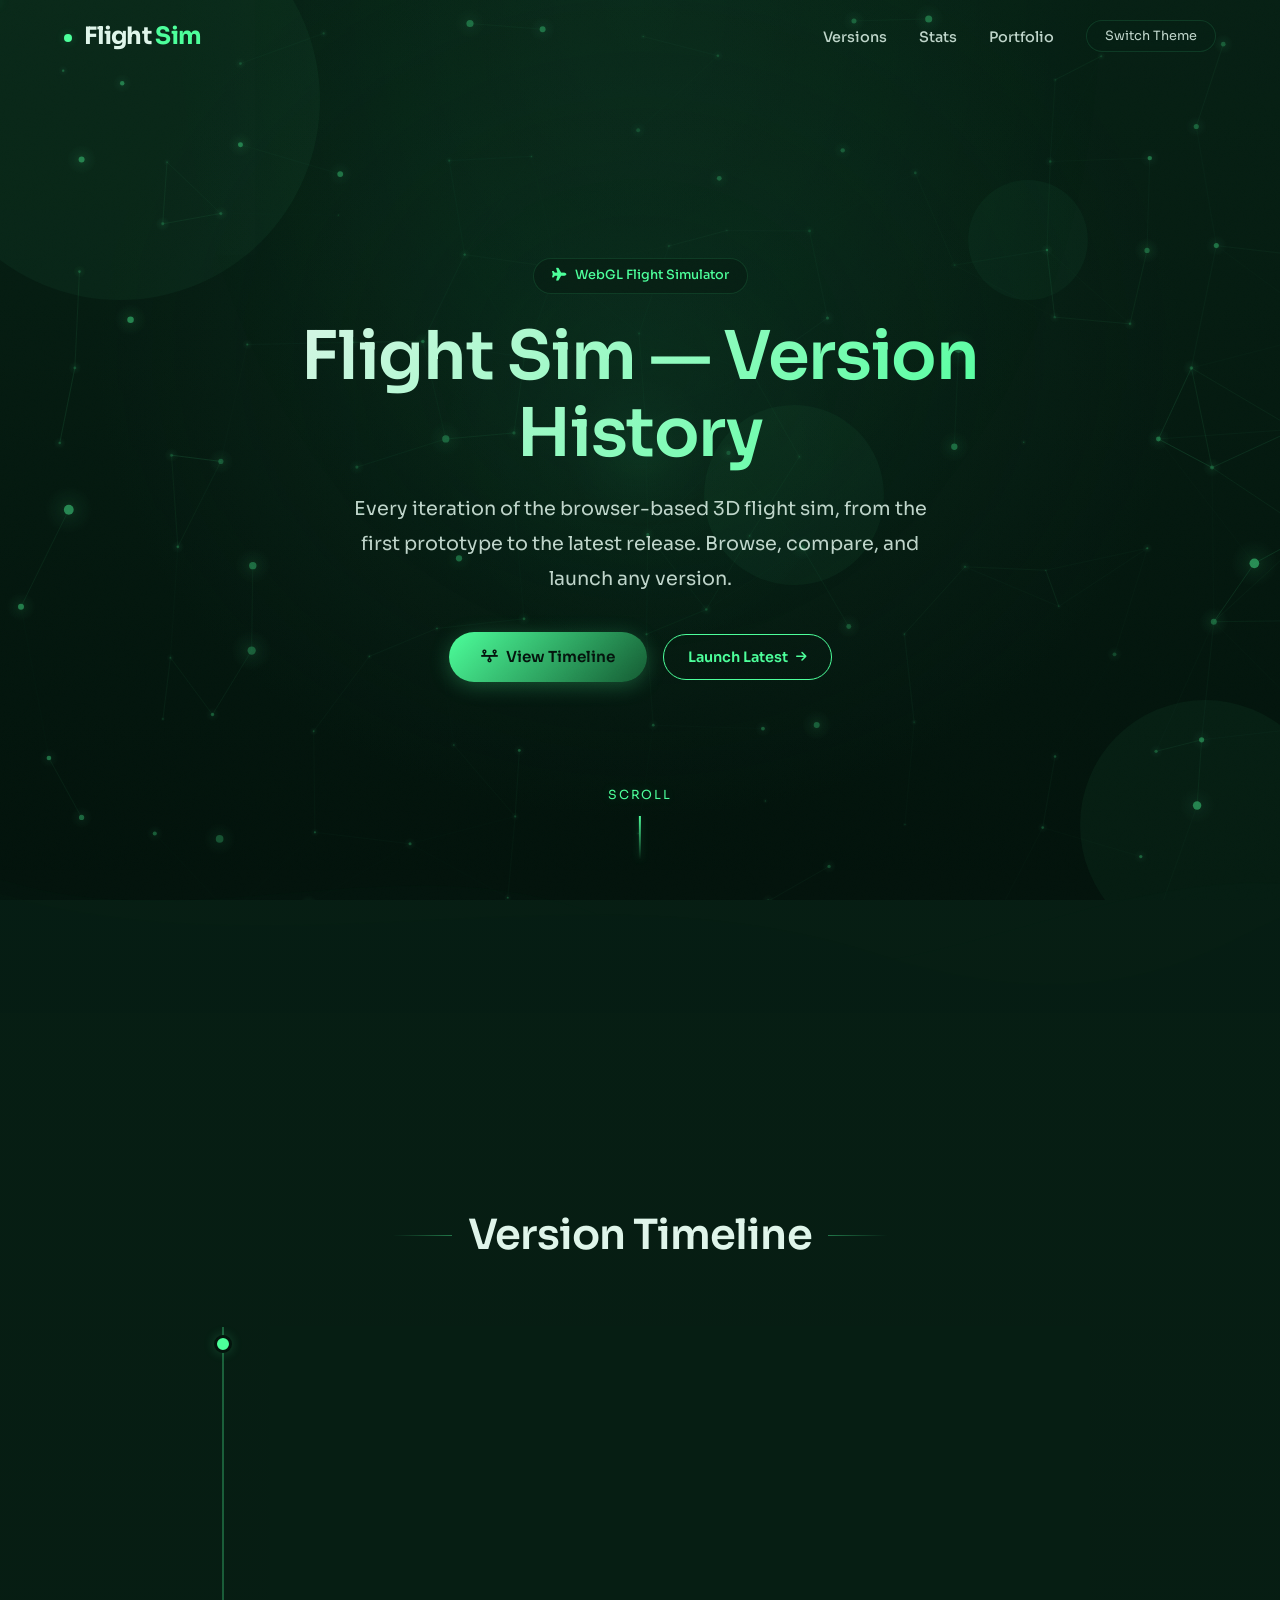
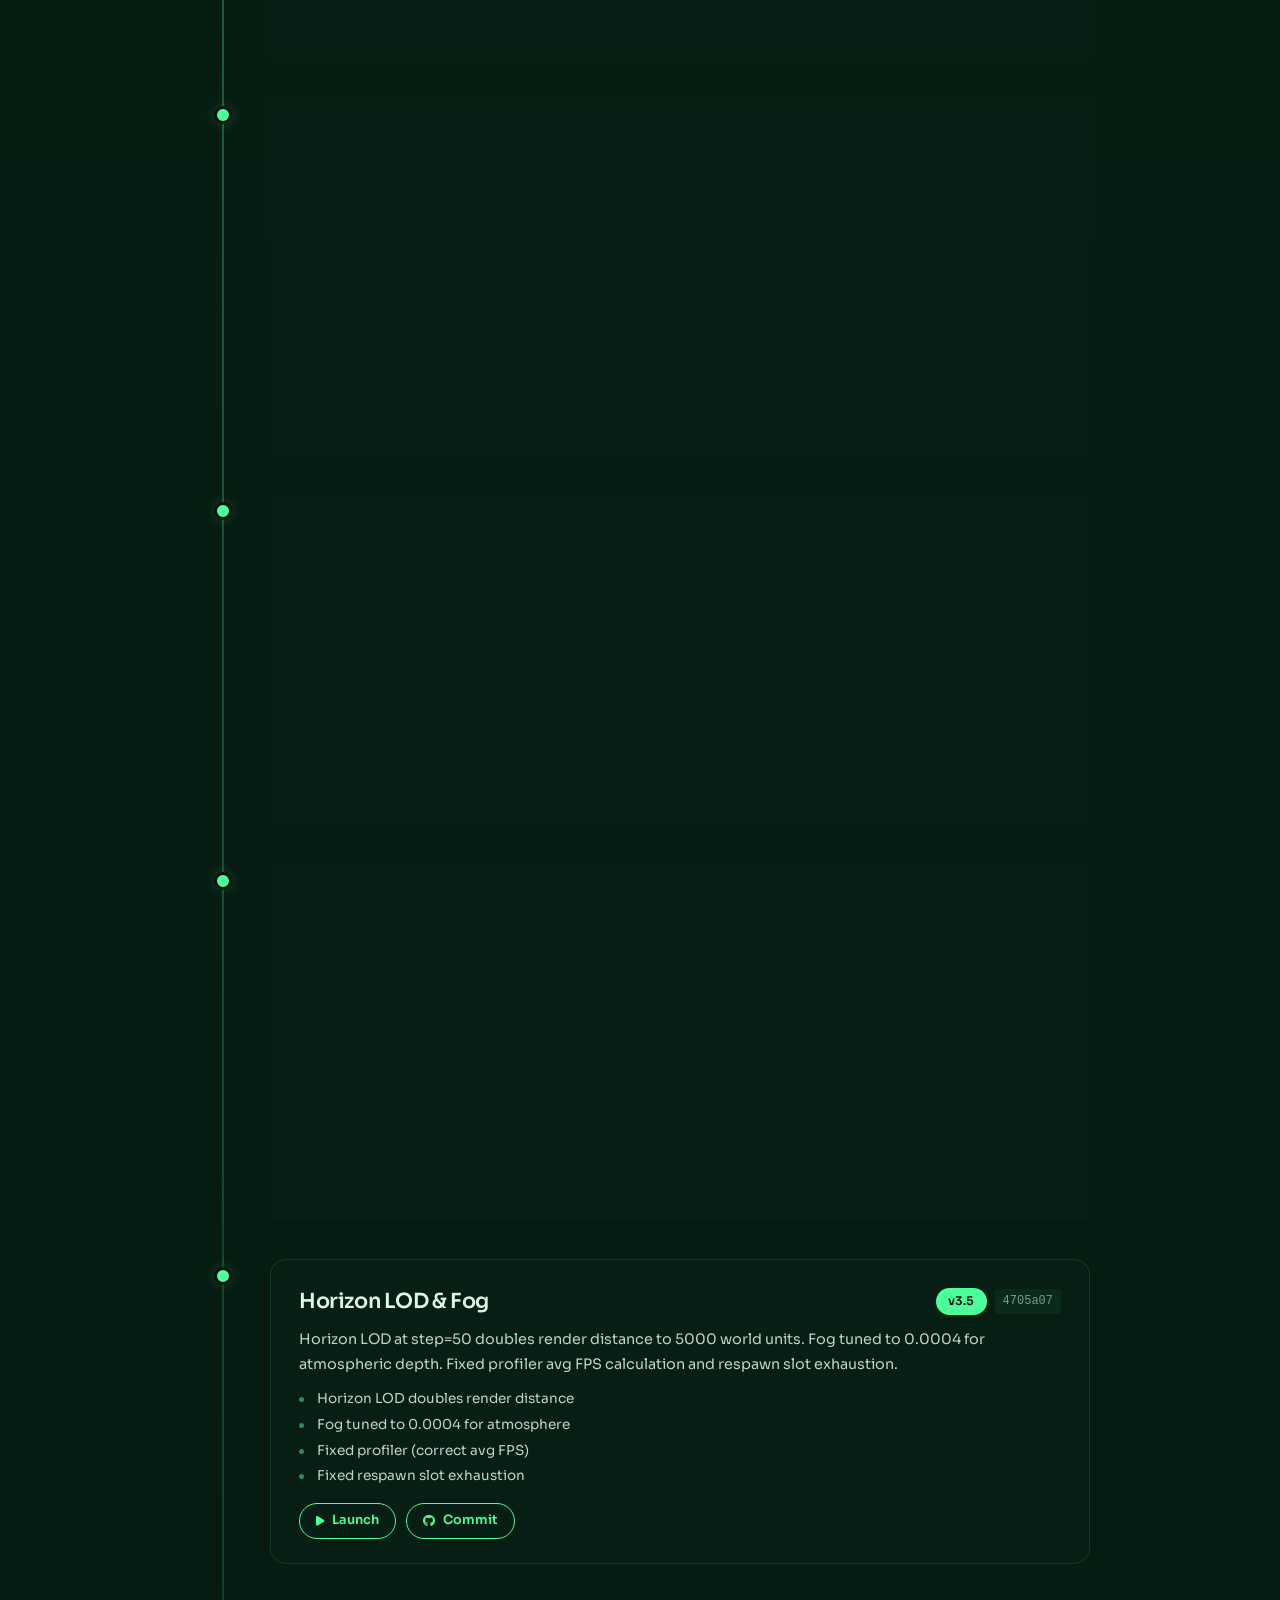
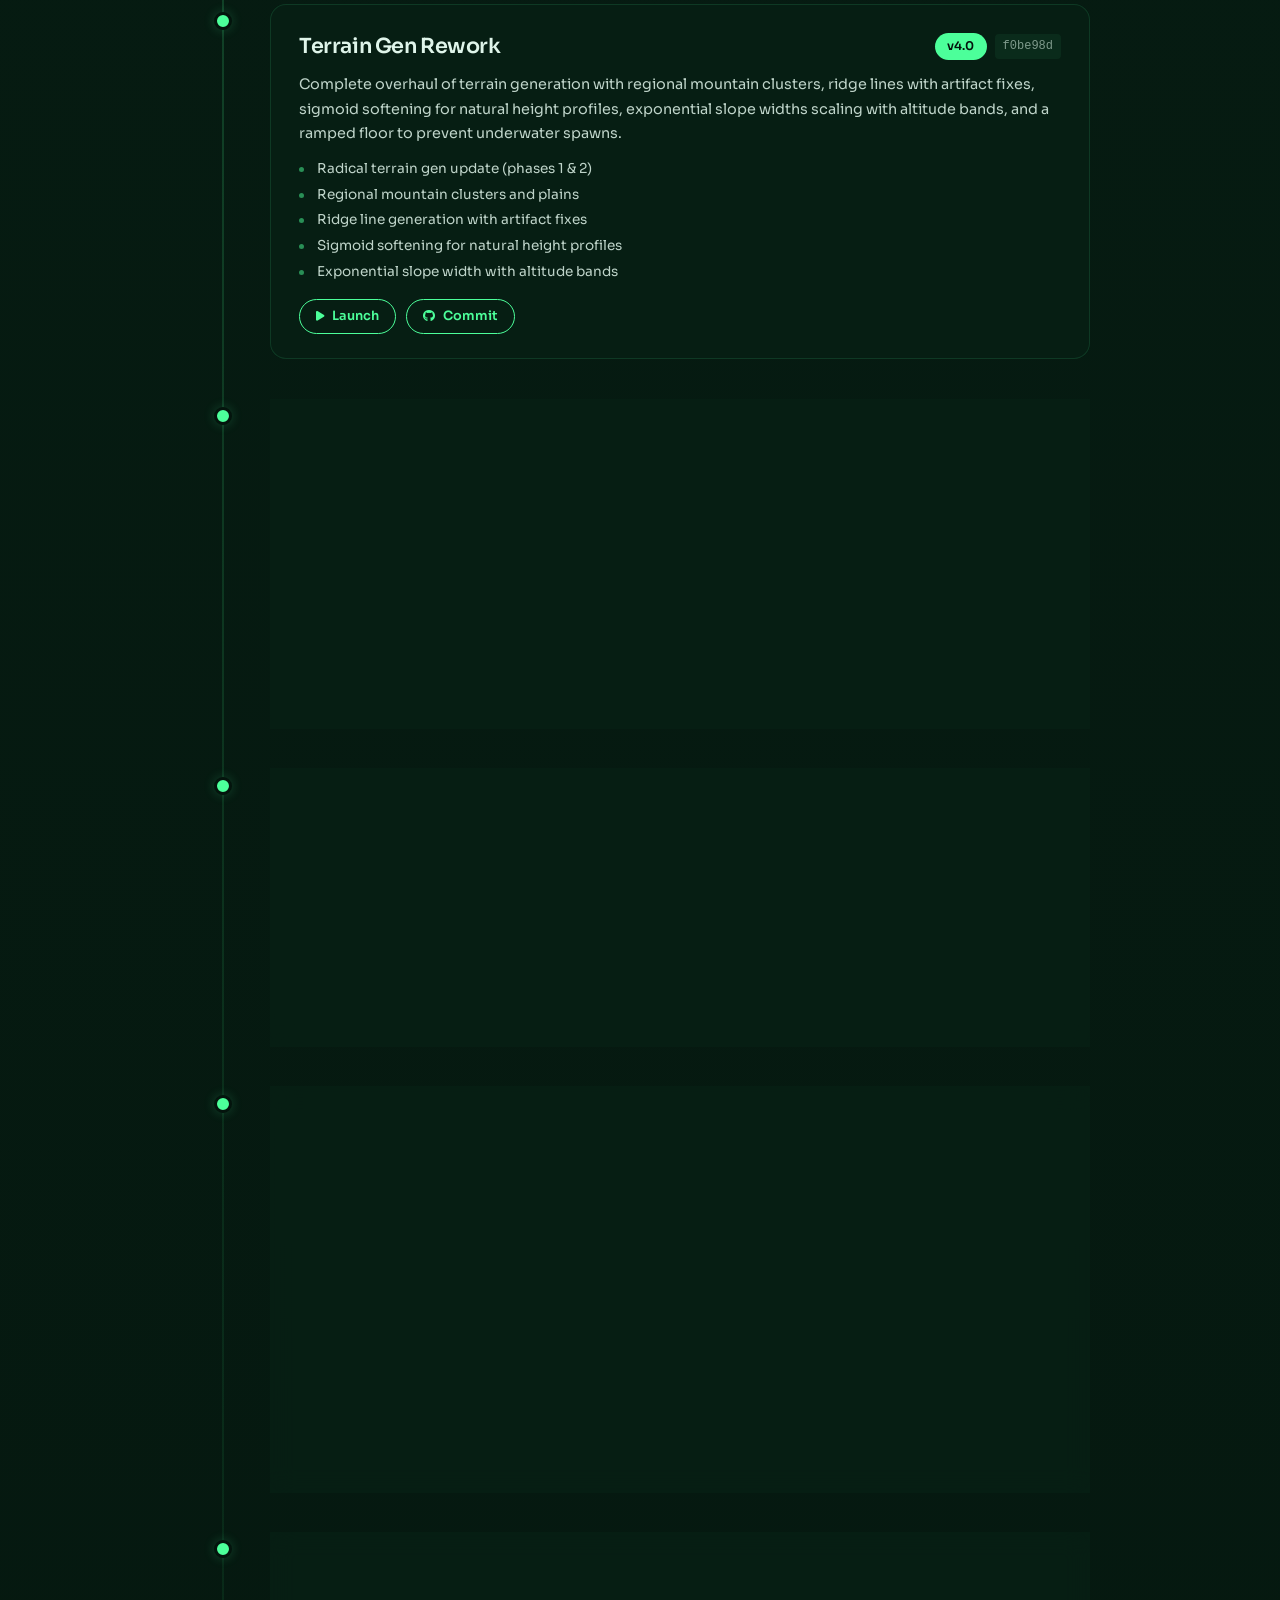
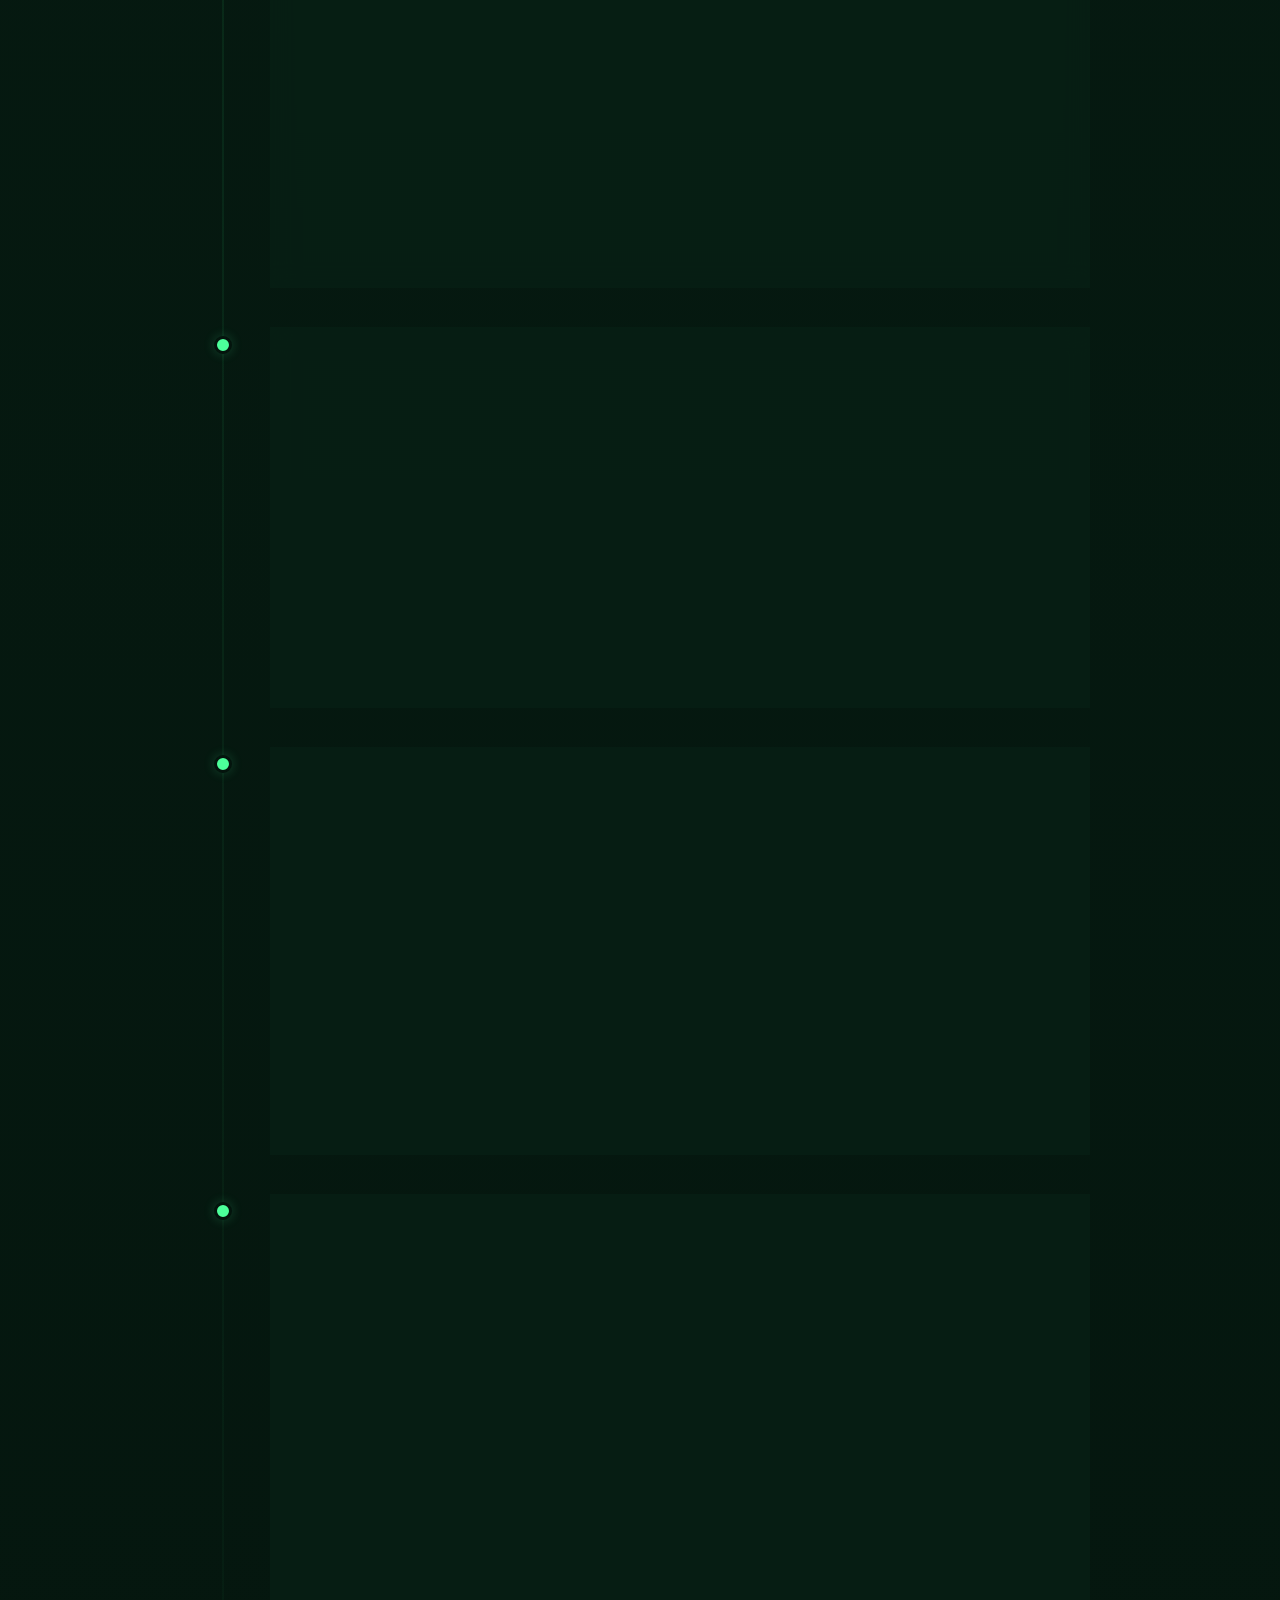
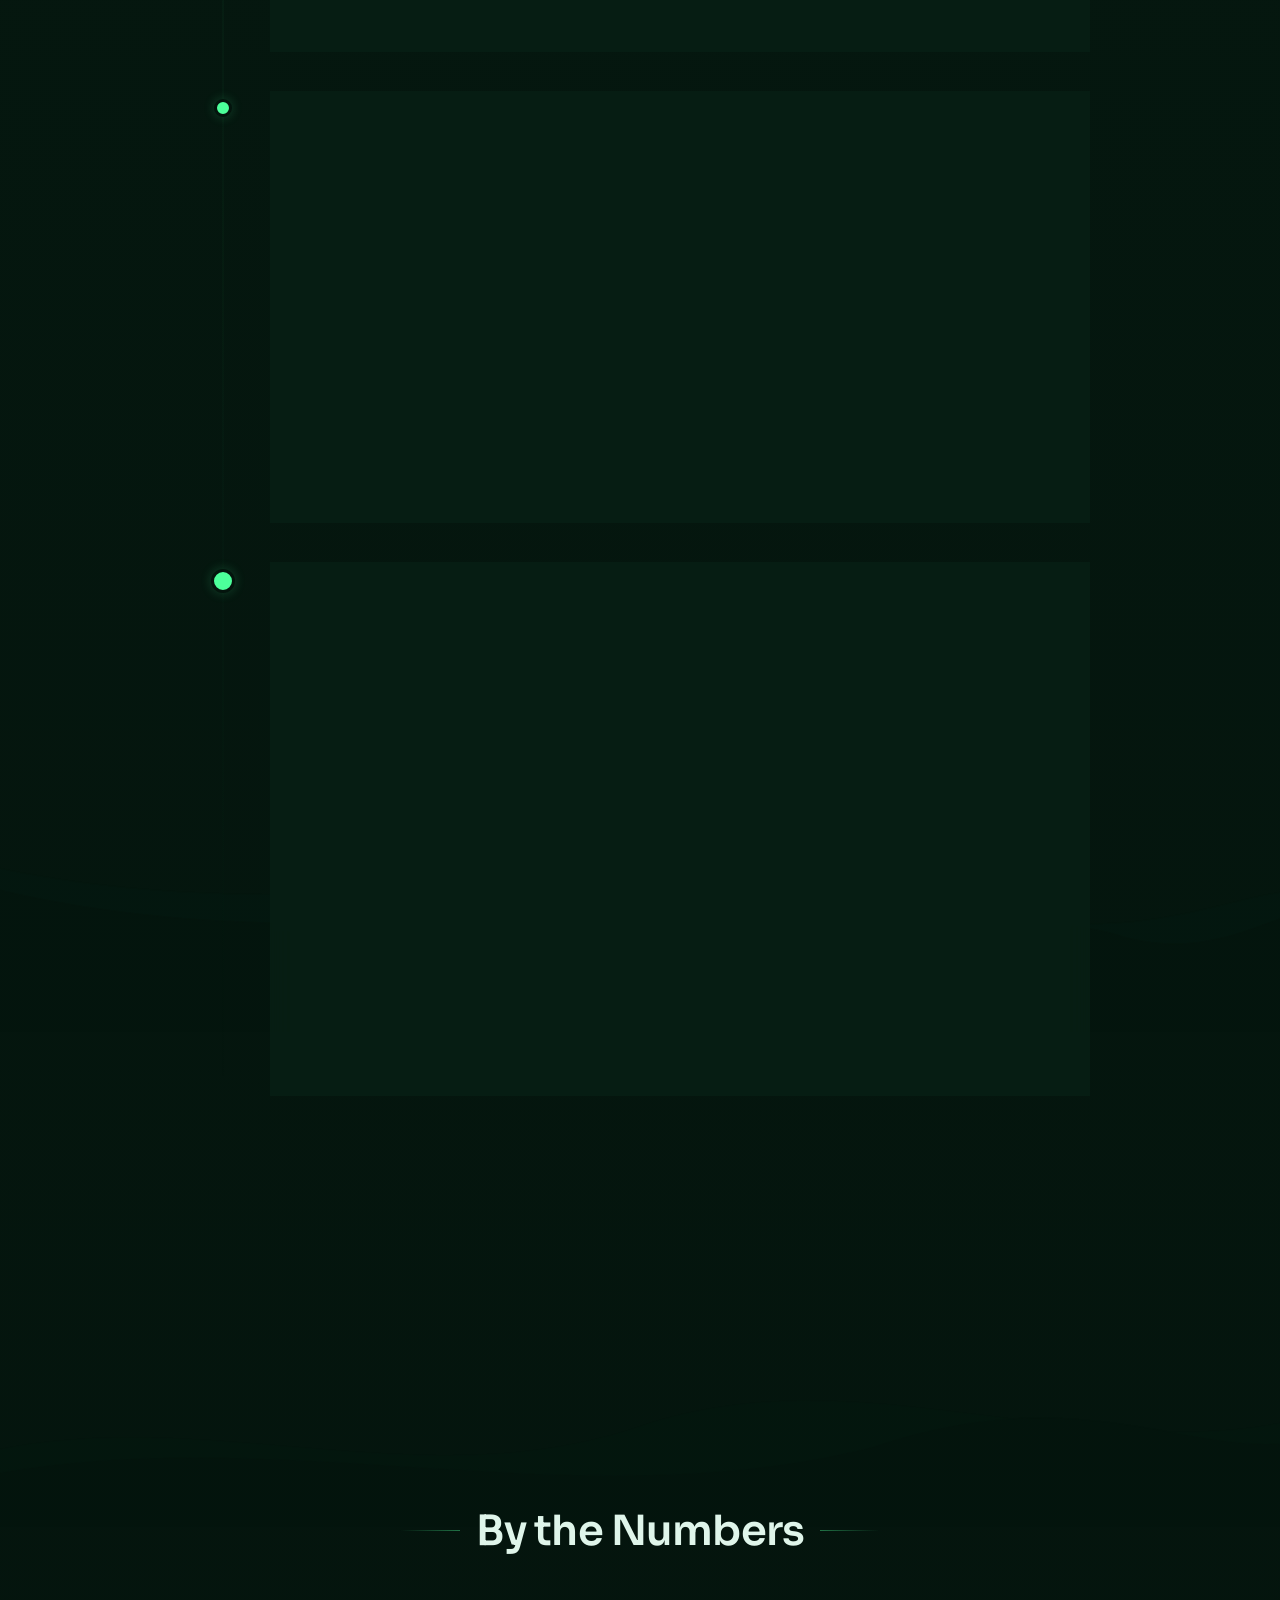
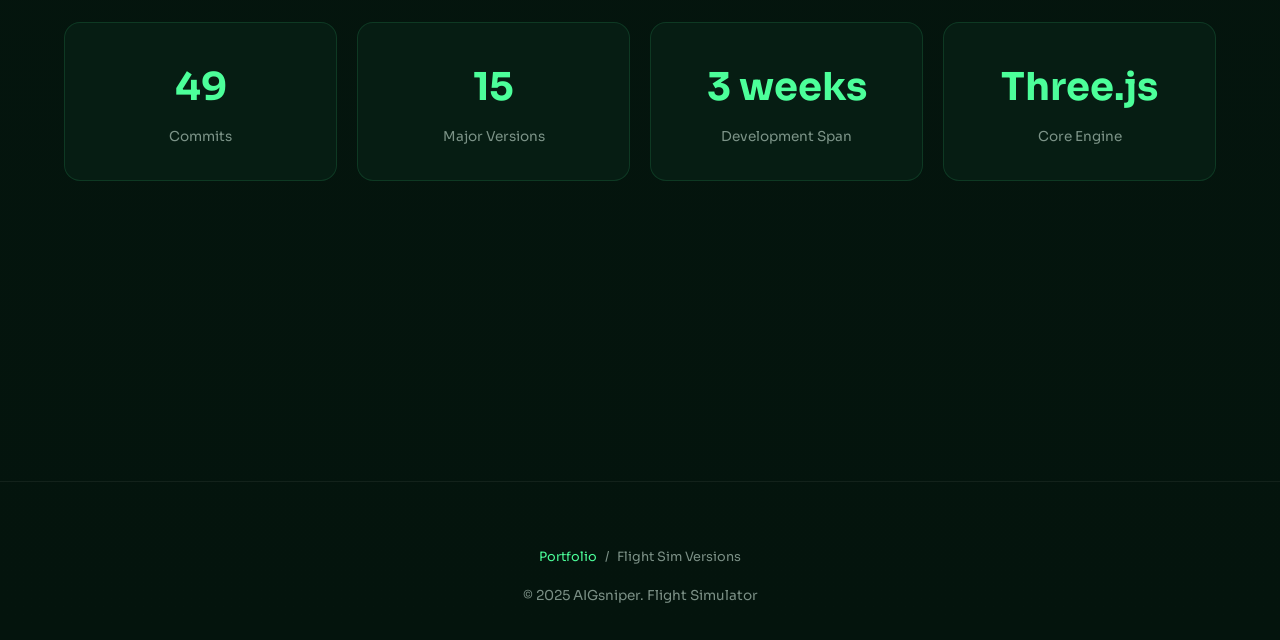
==== commit 4c6cea4c: "reduced star density and additional anti static effects" ====
--- a/index.html
+++ b/index.html
@@ -1362,6 +1362,9 @@
     let lastMicroFlare = Date.now();
     let initialized = false;
     let heroRevealTime = -1;
+    let cursorX = -1, cursorY = -1;
+    let trailParticles = [];
+    let lastTrailSpawn = 0;
 
     const LAYERS = [
         { label:'far',  parallax:[0.0,0.12],  size:[0.8,1.5],    baseA:[0.30,0.45],   weight:0.30, edgeBoost:1.4, twinkle:[0.1,0.6] },
@@ -1391,7 +1394,7 @@
         s.style.width = w + 'px';
         s.style.height = window.innerHeight + 'px';
 
-        const cellW = 82, cellH = 82;
+        const cellW = 98, cellH = 98;
         const cols = Math.ceil(w / cellW);
         const rows = Math.ceil(h / cellH);
 
@@ -1420,6 +1423,7 @@
                     glow: 0,
                     glowTarget: 0,
                     flash: 0,
+                    litTime: -1,
                     inBand: false,
                     scrollPhase: (Math.random() - 0.5) * 180,
                     twinkleSpeed: rand(...layer.twinkle),
@@ -1449,20 +1453,22 @@
     }
 
     function startInitSpread() {
-        const viewCenter = window.innerHeight / 2;
+        const vh = window.innerHeight;
+        const viewCenter = vh / 2;
         const sorted = stars.map(st => ({
             st,
-            dist: Math.abs(st.y - viewCenter)
+            dist: Math.abs(st.y - viewCenter) + (Math.random() - 0.5) * vh * 0.35
         })).sort((a, b) => a.dist - b.dist);
         let idx = 0;
-        const totalFrames = 210;
+        const totalFrames = 80;
         const batchSize = Math.max(1, Math.floor(stars.length / totalFrames));
         function tick() {
             for (let i = 0; i < batchSize && idx < sorted.length; i++, idx++) {
                 const s = sorted[idx].st;
                 s.isLit = true;
-                s.glowTarget = 0.28;
-                s.flash = 0.4;
+                s.litTime = time;
+                s.glowTarget = 0.7;
+                s.flash = 0.3;
             }
             if (idx < sorted.length) requestAnimationFrame(tick);
         }
@@ -1494,7 +1500,6 @@
         if (initialized) return;
         if (getDocHeight() < 100) { setTimeout(tryGenerate, 200); return; }
         generate();
-        startInitSpread();
     }
     if (document.readyState === 'complete') {
         tryGenerate();
@@ -1513,6 +1518,10 @@
     }
     fitCanvas();
     window.addEventListener('resize', fitCanvas);
+    document.addEventListener('mousemove', e => {
+        cursorX = e.clientX;
+        cursorY = e.clientY;
+    });
 
     function draw() {
         time += 0.016;
@@ -1521,6 +1530,9 @@
         const viewMidY = scrollY + vh / 2;
 
         sctx.clearRect(0, 0, w, vh);
+
+        const cursorDx = cursorX >= 0 ? (cursorX - w / 2) / (w / 2) * 4 : 0;
+        const cursorDy = cursorY >= 0 ? (cursorY - vh / 2) / (vh / 2) * 4 : 0;
 
         const bandH = 200;
         const bandA = 0.04;
@@ -1533,9 +1545,10 @@
 
         connections.forEach(c => {
             const a = c.a, b = c.b;
-            const ay = a.y - scrollY * a.parallax, by = b.y - scrollY * b.parallax;
+            const ax = a.x + cursorDx * a.parallax, bx = b.x + cursorDx * b.parallax;
+            const ay = a.y + (cursorDy - scrollY) * a.parallax, by = b.y + (cursorDy - scrollY) * b.parallax;
             if ((ay < -40 && by < -40) || (ay > vh + 40 && by > vh + 40)) return;
-            const dx = a.x - b.x;
+            const dx = ax - bx;
             const dy = ay - by;
             const screenDist = Math.sqrt(dx * dx + dy * dy);
             if (screenDist > 160) return;
@@ -1547,8 +1560,8 @@
             const alpha = fade * scrollFade * (0.08 + litBoost);
             if (alpha > 0.01) {
                 sctx.beginPath();
-                sctx.moveTo(a.x, ay);
-                sctx.lineTo(b.x, by);
+                sctx.moveTo(ax, ay);
+                sctx.lineTo(bx, by);
                 sctx.strokeStyle = `rgba(${themeRgb},${alpha})`;
                 sctx.lineWidth = 0.3 + avgGlow * 0.7 + avgFlash * 0.6;
                 sctx.stroke();
@@ -1556,7 +1569,8 @@
         });
 
         stars.forEach(st => {
-            const screenY = st.y - scrollY * st.parallax;
+            const cx = st.x + cursorDx * st.parallax;
+            const screenY = st.y + (cursorDy - scrollY) * st.parallax;
             if (screenY < -50 || screenY > vh + 50) return;
 
             if (!st.isLit) {
@@ -1564,12 +1578,18 @@
                 const offsetY = viewMidY + st.scrollPhase;
                 if (Math.abs(st.y - offsetY) < threshold) {
                     st.isLit = true;
+                    st.litTime = time;
                     st.glowTarget = 1.0;
                     st.flash = 1.0;
                 }
             }
 
-            st.glow += (st.glowTarget - st.glow) * 0.035;
+            if (st.litTime >= 0) {
+                const elapsed = time - st.litTime;
+                const duration = st.glowTarget > 0.5 ? 2.0 : 1.2;
+                const progress = Math.min(elapsed / duration, 1);
+                st.glow = st.glowTarget * (0.6 + 0.4 * progress * progress);
+            }
 
             if (st.flash > 0.001) {
                 st.flash *= 0.92;
@@ -1577,9 +1597,15 @@
                 st.flash = 0;
             }
 
-            const brightness = st.glow + st.flash;
+            const dx = cursorX - cx;
+            const dy = cursorY - screenY;
+            const cursorDist = Math.sqrt(dx * dx + dy * dy);
+            const cursorFalloff = Math.max(0, 1 - cursorDist / 220);
+            const cursorBoost = cursorFalloff * cursorFalloff * 0.7;
+
+            const brightness = st.glow + st.flash + cursorBoost;
             const targetA = st.baseA * (0.35 + 0.65 * Math.min(brightness, 1));
-            st.currentA += (targetA - st.currentA) * 0.08;
+            st.currentA += (targetA - st.currentA) * 0.2;
 
             const twinkle = Math.sin(time * st.twinkleSpeed + st.twinklePhase) * 0.12 + 0.88;
             const breath = 1 + Math.sin(time * 0.2 + st.twinklePhase) * 0.1;
@@ -1588,22 +1614,99 @@
 
             if (st.glow > 0.01) {
                 const glowR = size * (2 + st.glow * 4 + st.flash * 3);
-                const grad = sctx.createRadialGradient(st.x, screenY, size * 0.2, st.x, screenY, glowR);
+                const grad = sctx.createRadialGradient(cx, screenY, size * 0.2, cx, screenY, glowR);
                 const haloA = Math.min(st.glow * 0.2 + st.flash * 0.25, 0.45);
                 grad.addColorStop(0, `rgba(${themeRgb},${haloA})`);
                 grad.addColorStop(0.4, `rgba(${themeRgb},${haloA * 0.5})`);
                 grad.addColorStop(1, `rgba(${themeRgb},0)`);
                 sctx.beginPath();
-                sctx.arc(st.x, screenY, glowR, 0, Math.PI * 2);
+                sctx.arc(cx, screenY, glowR, 0, Math.PI * 2);
                 sctx.fillStyle = grad;
                 sctx.fill();
             }
 
             sctx.beginPath();
-            sctx.arc(st.x, screenY, size, 0, Math.PI * 2);
+            sctx.arc(cx, screenY, size, 0, Math.PI * 2);
             sctx.fillStyle = `rgba(${themeRgb},${Math.min(alpha, 0.95)})`;
             sctx.fill();
         });
+
+        if (cursorX >= 0 && cursorY >= 0) {
+            const cursorScrollY = window.scrollY;
+            let nearest = -1, nearDist = 80;
+            for (let i = 0; i < stars.length; i++) {
+                const st = stars[i];
+                const scx = st.x + cursorDx * st.parallax;
+                const sy = st.y + (cursorDy - cursorScrollY) * st.parallax;
+                if (sy < -60 || sy > vh + 60) continue;
+                const d = Math.hypot(scx - cursorX, sy - cursorY);
+                if (d < nearDist) { nearDist = d; nearest = i; }
+            }
+            if (nearest >= 0) {
+                const a = stars[nearest];
+                const acx = a.x + cursorDx * a.parallax;
+                const ay = a.y + (cursorDy - cursorScrollY) * a.parallax;
+                const searchR = 180;
+                let connections = [];
+                for (let i = 0; i < stars.length; i++) {
+                    if (i === nearest) continue;
+                    const b = stars[i];
+                    const bcx = b.x + cursorDx * b.parallax;
+                    const by = b.y + (cursorDy - cursorScrollY) * b.parallax;
+                    if (by < -60 || by > vh + 60) continue;
+                    if (Math.abs(b.parallax - a.parallax) > 0.35) continue;
+                    const d = Math.hypot(acx - bcx, ay - by);
+                    if (d < searchR) connections.push({ b, bcx, by, d });
+                }
+                connections.sort((x, y) => x.d - y.d);
+                connections.slice(0, 5).forEach(c => {
+                    const fade = 1 - c.d / searchR;
+                    const alpha = fade * fade * 0.5;
+                    sctx.beginPath();
+                    sctx.moveTo(acx, ay);
+                    sctx.lineTo(c.bcx, c.by);
+                    sctx.strokeStyle = `rgba(${themeRgb},${alpha})`;
+                    sctx.lineWidth = 0.6 + fade * 1.2;
+                    sctx.stroke();
+                });
+            }
+
+            const lanternR = 150;
+            const lg = sctx.createRadialGradient(cursorX, cursorY, 0, cursorX, cursorY, lanternR);
+            lg.addColorStop(0, `rgba(${themeRgb},0.06)`);
+            lg.addColorStop(0.5, `rgba(${themeRgb},0.025)`);
+            lg.addColorStop(1, `rgba(${themeRgb},0)`);
+            sctx.fillStyle = lg;
+            sctx.fillRect(cursorX - lanternR, cursorY - lanternR, lanternR * 2, lanternR * 2);
+        }
+
+        if (cursorX >= 0 && cursorY >= 0 && Date.now() - lastTrailSpawn > 40) {
+            lastTrailSpawn = Date.now();
+            for (let i = 0; i < 2; i++) {
+                trailParticles.push({
+                    x: cursorX + (Math.random() - 0.5) * 8,
+                    y: cursorY + (Math.random() - 0.5) * 8,
+                    vx: (Math.random() - 0.5) * 0.6,
+                    vy: -0.3 - Math.random() * 0.4,
+                    life: 1,
+                    decay: 0.012 + Math.random() * 0.012,
+                    size: 1.2 + Math.random() * 2,
+                });
+            }
+        }
+        for (let i = trailParticles.length - 1; i >= 0; i--) {
+            const p = trailParticles[i];
+            p.x += p.vx + Math.sin(p.life * 8 + p.y * 0.01) * 0.15;
+            p.y += p.vy;
+            p.vy *= 0.98;
+            p.life -= p.decay;
+            if (p.life <= 0) { trailParticles.splice(i, 1); continue; }
+            sctx.beginPath();
+            sctx.arc(p.x, p.y, p.size * p.life, 0, Math.PI * 2);
+            sctx.fillStyle = `rgba(${themeRgb},${p.life * 0.35})`;
+            sctx.fill();
+        }
+        if (trailParticles.length > 300) trailParticles.splice(0, trailParticles.length - 300);
 
         if (!activeStreak && Date.now() - lastStreak > 5000 + Math.random() * 3000) {
             lastStreak = Date.now();
@@ -1682,6 +1785,7 @@
     draw();
 
     window.__heroReveal = startHeroReveal;
+    window.__startSpread = startInitSpread;
 })();
 
 /* ============================================================
@@ -1741,6 +1845,7 @@
 window.addEventListener('load', () => {
     requestAnimationFrame(() => {
         document.querySelector('.hero-content')?.classList.add('animate');
+        if (window.__startSpread) window.__startSpread();
     });
     setTimeout(() => {
         if (window.__heroReveal) window.__heroReveal();
